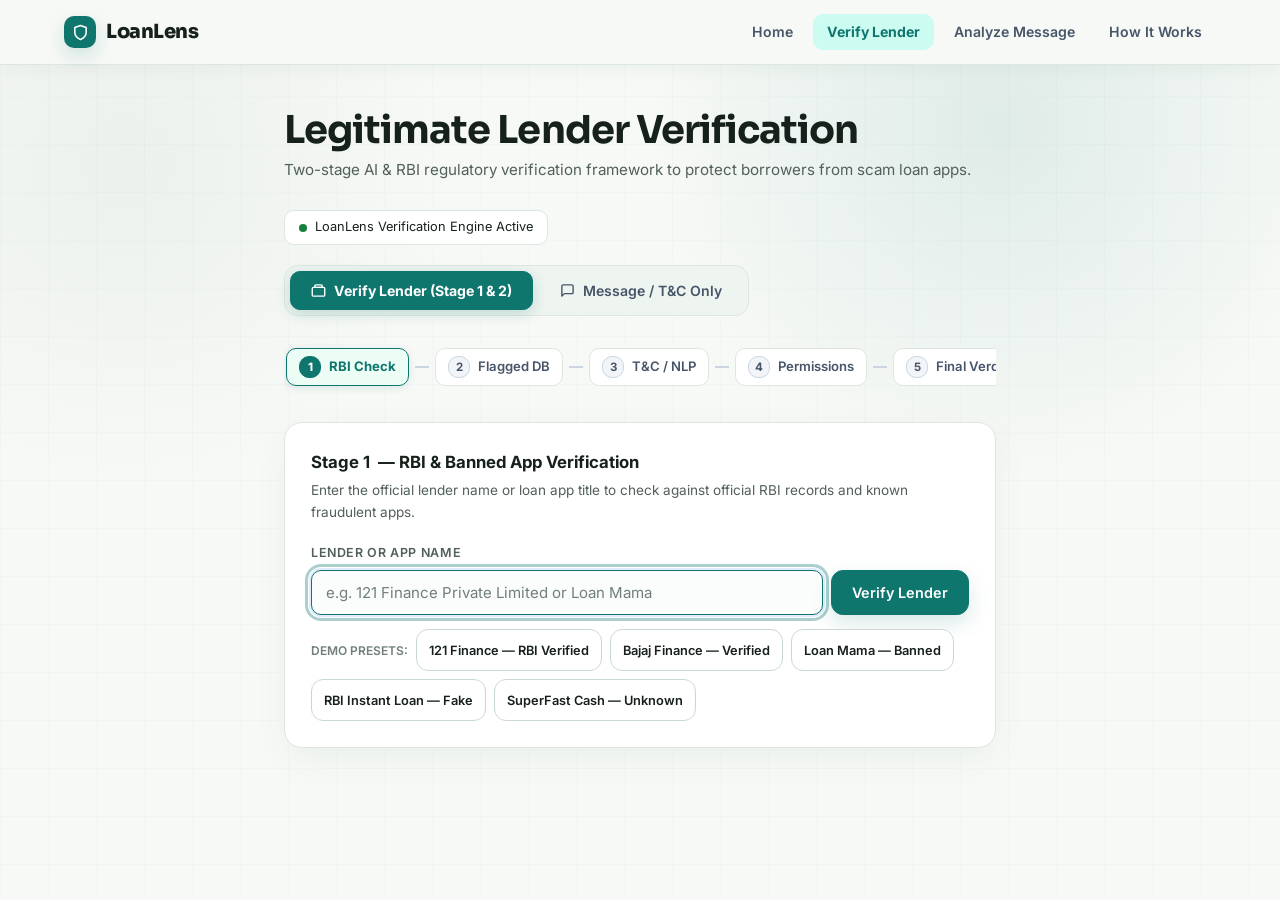
==== frontend/verify.html @ cb365e23 "Initial commit with fixes for tab navigation, interactive demo, and negation-aware risk engine" ====
<!DOCTYPE html>
<html lang="en">
<head>
  <meta charset="UTF-8" />
  <meta name="viewport" content="width=device-width, initial-scale=1.0" />
  <title>Verify Lender — LoanLens | Legitimate Lender Verification</title>
  <meta name="description" content="Verify a lender against the RBI NBFC database and analyze suspicious loan messages, T&Cs, and permissions." />
  <link rel="stylesheet" href="css/style.css?v=6" />
  <link rel="preconnect" href="https://fonts.googleapis.com" />
  <style>
    .page-wrap { padding: 32px 0 80px; position: relative; z-index: 1; }
    .page-header { margin-bottom: 28px; }
    .page-header h1 { font-size: clamp(1.7rem, 3.5vw, 2.4rem); margin-bottom: 6px; }
    .page-header p { color: var(--text-secondary); font-size: 0.95rem; }

    /* Tab Bar */
    .tab-bar {
      display: flex;
      gap: 6px;
      background: #EEF4F0;
      border: 1px solid #DDE7E0;
      border-radius: var(--radius);
      padding: 5px;
      margin-bottom: 28px;
      width: fit-content;
      max-width: 100%;
    }
    .tab-btn {
      display: inline-flex;
      align-items: center;
      gap: 8px;
      padding: 10px 20px;
      border-radius: var(--radius-sm);
      border: 1px solid transparent;
      background: transparent;
      color: #475569;
      font-size: 0.88rem;
      font-weight: 600;
      cursor: pointer;
      transition: all 0.2s ease;
      font-family: 'Inter', sans-serif;
      white-space: nowrap;
    }
    .tab-btn:hover {
      color: #0F766E;
      background: rgba(255, 255, 255, 0.8);
    }
    .tab-btn.active {
      background: #0F766E !important;
      color: #FFFFFF !important;
      border-color: #0F766E !important;
      font-weight: 700;
      box-shadow: 0 4px 14px rgba(15, 118, 110, 0.2);
    }

    /* Progress Steps */
    .progress-steps {
      display: flex;
      align-items: center;
      gap: 6px;
      margin-bottom: 28px;
      overflow-x: auto;
      padding: 4px 2px 8px;
      scrollbar-width: none;
      -ms-overflow-style: none;
      -webkit-overflow-scrolling: touch;
    }
    .progress-steps::-webkit-scrollbar {
      display: none;
    }
    .prog-step {
      display: flex;
      align-items: center;
      gap: 8px;
      padding: 7px 12px;
      border-radius: var(--radius-sm);
      font-size: 0.82rem;
      font-weight: 600;
      white-space: nowrap;
      color: #475569;
      background: #FFFFFF;
      border: 1px solid #DDE7E0;
      flex-shrink: 0;
      transition: all 0.2s ease;
    }
    .prog-num {
      width: 22px; height: 22px;
      border-radius: var(--radius-sm);
      background: #F1F5F9;
      border: 1px solid #CBD5E1;
      display: flex; align-items: center; justify-content: center;
      font-size: 0.72rem; font-weight: 700;
      color: #475569;
      transition: all 0.2s ease;
    }
    .prog-step.active {
      color: #0F766E !important;
      font-weight: 700;
      background: #ECFDF5 !important;
      border-color: #0F766E !important;
      box-shadow: 0 2px 8px rgba(15, 118, 110, 0.12);
    }
    .prog-step.active .prog-num {
      background: #0F766E !important;
      color: #FFFFFF !important;
      border-color: #0F766E !important;
      font-weight: 800;
    }
    .prog-step.done {
      color: #166534 !important;
      background: #F0FDF4 !important;
      border-color: #86EFAC !important;
      font-weight: 600;
    }
    .prog-step.done .prog-num {
      background: #DCFCE7 !important;
      color: #166534 !important;
      border-color: #86EFAC !important;
      font-weight: 800;
    }
    .prog-line {
      width: 14px;
      height: 2px;
      background: #CBD5E1;
      flex-shrink: 0;
    }
    .prog-line.done {
      background: #166534;
    }

    /* Input Panels */
    .input-panel {
      background: #FFFFFF;
      border: 1px solid var(--border);
      border-radius: var(--radius-lg);
      padding: 26px;
      margin-bottom: 24px;
      box-shadow: 0 12px 35px rgba(20, 83, 45, 0.05);
    }
    .input-panel-title { font-size: 1.05rem; font-weight: 700; margin-bottom: 4px; display: flex; align-items: center; gap: 8px; color: #17211B; }
    .input-panel-sub { font-size: 0.85rem; color: var(--text-secondary); margin-bottom: 20px; }

    /* Result Cards */
    .result-section { margin-bottom: 24px; }
    .result-header { display: flex; align-items: flex-start; gap: 14px; margin-bottom: 16px; }
    .result-icon { font-size: 2rem; flex-shrink: 0; }
    .result-title { font-size: 1.25rem; font-weight: 800; margin-bottom: 4px; font-family: 'Plus Jakarta Sans', sans-serif; }
    .result-sub { font-size: 0.86rem; color: var(--text-secondary); }

    /* Permission Grid */
    .perm-grid {
      display: grid;
      grid-template-columns: repeat(auto-fill, minmax(210px, 1fr));
      gap: 10px;
    }
    .perm-chip {
      display: flex;
      flex-direction: column;
      gap: 4px;
      padding: 12px 14px;
      border-radius: var(--radius-sm);
      border: 1px solid var(--border-strong);
      background: #FFFFFF;
      cursor: pointer;
      transition: var(--transition);
      user-select: none;
    }
    .perm-chip:hover { border-color: var(--primary-teal); background: #F0FDF4; }
    .perm-chip.selected { border-color: #0F766E; background: #ECFDF5; }
    .perm-chip-top { display: flex; align-items: center; justify-content: space-between; font-weight: 600; font-size: 0.88rem; color: #17211B; }
    .perm-chip-sub { font-size: 0.72rem; color: var(--text-muted); line-height: 1.3; }
    .perm-check { font-size: 0.85rem; opacity: 0; color: #0F766E; transition: opacity 0.15s; font-weight: 700; }
    .perm-chip.selected .perm-check { opacity: 1; }

    /* Model comparison table */
    .model-table {
      width: 100%;
      border-collapse: collapse;
      font-size: 0.85rem;
      margin-top: 12px;
    }
    .model-table th, .model-table td {
      padding: 8px 12px;
      text-align: left;
      border-bottom: 1px solid var(--border);
    }
    .model-table th { color: var(--text-muted); font-weight: 600; font-size: 0.75rem; text-transform: uppercase; }
    .model-table tr.primary-row { background: var(--primary-subtle); font-weight: 600; }

    /* Status Bar */
    #api-status {
      display: flex;
      align-items: center;
      gap: 8px;
      font-size: 0.8rem;
      padding: 6px 14px;
      border-radius: var(--radius-sm);
      background: var(--bg-card);
      border: 1px solid var(--border);
      width: fit-content;
      margin-bottom: 20px;
    }
    .status-dot { width: 8px; height: 8px; border-radius: 50%; background: var(--text-muted); }
    .status-dot.online { background: var(--risk-low); }

    /* Loading overlay */
    .loading-card {
      background: var(--bg-card);
      border: 1px solid var(--border);
      border-radius: var(--radius-lg);
      padding: 36px;
      text-align: center;
    }
    .loading-dots span {
      display: inline-block;
      width: 8px; height: 8px;
      border-radius: 50%;
      background: var(--primary-light);
      margin: 0 4px;
      animation: bounce 1.2s ease-in-out infinite;
    }
    .loading-dots span:nth-child(2) { animation-delay: 0.2s; }
    .loading-dots span:nth-child(3) { animation-delay: 0.4s; }
    @keyframes bounce {
      0%, 80%, 100% { transform: scale(0.7); opacity: 0.5; }
      40% { transform: scale(1); opacity: 1; }
    }
  </style>
</head>
<body>

  <!-- Navigation -->
  <nav>
    <div class="nav-inner">
      <div class="nav-header-row">
        <a href="index.html" class="nav-logo">
          <div class="nav-logo-icon">
            <svg viewBox="0 0 24 24" fill="none" stroke="currentColor" stroke-width="2.2" stroke-linecap="round" stroke-linejoin="round"><path d="M12 22s8-4 8-10V5l-8-3-8 3v7c0 6 8 10 8 10z"/></svg>
          </div>
          <span>LoanLens</span>
        </a>
      </div>
      <div class="nav-links">
        <a href="index.html" class="nav-link">Home</a>
        <a href="verify.html" class="nav-link active" id="nav-verify">Verify Lender</a>
        <a href="verify.html?tab=message" class="nav-link" id="nav-message">Analyze Message</a>
        <a href="index.html#how-it-works" class="nav-link">How It Works</a>
      </div>
    </div>
  </nav>

  <main>
    <div class="container page-wrap">
      <div class="container-sm" style="margin:0 auto;">

        <!-- Header -->
        <div class="page-header">
          <h1>Legitimate Lender <span class="gradient-text">Verification</span></h1>
          <p>Two-stage AI &amp; RBI regulatory verification framework to protect borrowers from scam loan apps.</p>
        </div>

        <!-- Engine Status -->
        <div id="api-status">
          <div class="status-dot online" id="status-dot"></div>
          <span id="status-text">LoanLens Verification Engine Active</span>
        </div>

        <!-- Tab Bar -->
        <div class="tab-bar">
          <button class="tab-btn active" id="tab-lender" onclick="switchTab('lender')">
            <svg width="15" height="15" viewBox="0 0 24 24" fill="none" stroke="currentColor" stroke-width="2.2" stroke-linecap="round" stroke-linejoin="round" style="flex-shrink:0"><rect x="2" y="7" width="20" height="14" rx="2"/><path d="M16 3H8a2 2 0 0 0-2 2v2h12V5a2 2 0 0 0-2-2z"/></svg>
            Verify Lender (Stage 1 &amp; 2)
          </button>
          <button class="tab-btn" id="tab-message" onclick="switchTab('message')">
            <svg width="15" height="15" viewBox="0 0 24 24" fill="none" stroke="currentColor" stroke-width="2.2" stroke-linecap="round" stroke-linejoin="round" style="flex-shrink:0"><path d="M21 15a2 2 0 0 1-2 2H7l-4 4V5a2 2 0 0 1 2-2h14a2 2 0 0 1 2 2z"/></svg>
            Message / T&amp;C Only
          </button>
        </div>

        <!-- ═══════════════════════════════════════════════════ -->
        <!-- TAB 1: FULL DEMO FLOW (LENDER -> RBI -> STAGE 2) -->
        <!-- ═══════════════════════════════════════════════════ -->
        <div id="panel-lender">

          <!-- Verification Progress Steps -->
          <div class="progress-steps" id="progress">
            <div class="prog-step active" id="ps1"><div class="prog-num">1</div> RBI Check</div>
            <div class="prog-line" id="pl1"></div>
            <div class="prog-step" id="ps2"><div class="prog-num">2</div> Flagged DB</div>
            <div class="prog-line" id="pl2"></div>
            <div class="prog-step" id="ps3"><div class="prog-num">3</div> T&amp;C / NLP</div>
            <div class="prog-line" id="pl3"></div>
            <div class="prog-step" id="ps4"><div class="prog-num">4</div> Permissions</div>
            <div class="prog-line" id="pl4"></div>
            <div class="prog-step" id="ps5"><div class="prog-num">5</div> Final Verdict</div>
          </div>

          <!-- STAGE 1: Lender Input -->
          <div class="input-panel" id="stage1-panel">
            <div class="input-panel-title"><span>Stage 1</span> — RBI &amp; Banned App Verification</div>
            <div class="input-panel-sub">Enter the official lender name or loan app title to check against official RBI records and known fraudulent apps.</div>

            <div class="input-group">
              <label for="lender-input">Lender or App Name</label>
              <div class="input-with-btn">
                <input type="text" id="lender-input" class="input"
                  placeholder="e.g. 121 Finance Private Limited or Loan Mama"
                  autocomplete="off" spellcheck="false" maxlength="200" />
                <button class="btn btn-primary" id="btn-verify-lender" onclick="verifyLender()">
                  <span id="btn-lender-label">Verify Lender</span>
                  <span class="spinner hidden" id="spinner-lender"></span>
                </button>
              </div>
            </div>

            <!-- Quick Demo Prompts -->
            <div style="margin-top:14px; display:flex; flex-wrap:wrap; gap:8px; align-items:center;">
              <span style="font-size:0.75rem; color:var(--text-muted); font-weight:600;">DEMO PRESETS:</span>
              <button class="btn btn-secondary btn-sm" onclick="fillDemo('121 Finance Private Limited')">121 Finance — RBI Verified</button>
              <button class="btn btn-secondary btn-sm" onclick="fillDemo('Bajaj Finance Limited')">Bajaj Finance — Verified</button>
              <button class="btn btn-secondary btn-sm" onclick="fillDemo('Loan Mama')" style="border-color:rgba(239,68,68,0.3);">Loan Mama — Banned</button>
              <button class="btn btn-secondary btn-sm" onclick="fillDemo('RBI Instant Loan')" style="border-color:rgba(239,68,68,0.3);">RBI Instant Loan — Fake</button>
              <button class="btn btn-secondary btn-sm" onclick="fillDemo('SuperFast Cash App')" style="border-color:rgba(245,158,11,0.3);">SuperFast Cash — Unknown</button>
            </div>
          </div>

          <!-- Stage 1 Results Container -->
          <div id="stage1-result" class="result-section hidden fade-in"></div>

          <!-- STAGE 2: Deep Analysis Gate -->
          <div id="stage2-gate" class="hidden">
            <div class="input-panel mt-4">
              <div class="input-panel-title"><span>Stage 2</span> — Loan Message, T&amp;C &amp; Permission Analysis</div>
              <div class="input-panel-sub">
                Paste any loan message (SMS/WhatsApp), loan agreement, or Terms &amp; Conditions. We scan for upfront fees, predatory clauses, harassment threats, and excessive Android permissions.
              </div>

              <div class="input-group">
                <label for="message-input">Loan Offer Message / Agreement / T&amp;C Text</label>
                <textarea id="message-input" class="input" rows="6"
                  placeholder="Paste SMS, WhatsApp loan message, or Terms &amp; Conditions here..."></textarea>
              </div>

              <!-- Message Demo Presets -->
              <div style="margin-top:10px; display:flex; flex-wrap:wrap; gap:8px; align-items:center;">
                <span style="font-size:0.75rem; color:var(--text-muted); font-weight:600;">DEMO TEXTS:</span>
                <button class="btn btn-secondary btn-sm" onclick="fillDemoMsg('scam')" style="border-color:rgba(239,68,68,0.3);">Scam Offer — Upfront Fee</button>
                <button class="btn btn-secondary btn-sm" onclick="fillDemoMsg('threat')" style="border-color:rgba(239,68,68,0.3);">Extortion Recovery Threat</button>
                <button class="btn btn-secondary btn-sm" onclick="fillDemoMsg('unfair_tc')" style="border-color:rgba(245,158,11,0.3);">Predatory T&amp;C Clauses</button>
                <button class="btn btn-secondary btn-sm" onclick="fillDemoMsg('legit')">Legitimate Bank SMS</button>
              </div>

              <!-- App Permissions Selector -->
              <div style="margin-top:24px;">
                <label style="margin-bottom:10px; display:block; font-weight:600;">
                  Permissions Requested by the App <span style="font-weight:400; color:var(--text-muted); font-size:0.8rem;">(Select all that the app prompts on install)</span>
                </label>
                <div class="perm-grid" id="perm-grid">
                  <div class="perm-chip" data-perm="contacts" onclick="togglePerm(this)">
                    <div class="perm-chip-top"><span>Contacts List</span><span class="perm-check">✓</span></div>
                    <div class="perm-chip-sub"><span class="badge badge-high" style="font-size:0.65rem;">RBI PROHIBITED</span></div>
                  </div>
                  <div class="perm-chip" data-perm="call_logs" onclick="togglePerm(this)">
                    <div class="perm-chip-top"><span>Call Logs / History</span><span class="perm-check">✓</span></div>
                    <div class="perm-chip-sub"><span class="badge badge-high" style="font-size:0.65rem;">RBI PROHIBITED</span></div>
                  </div>
                  <div class="perm-chip" data-perm="gallery" onclick="togglePerm(this)">
                    <div class="perm-chip-top"><span>Photos / Gallery</span><span class="perm-check">✓</span></div>
                    <div class="perm-chip-sub"><span class="badge badge-high" style="font-size:0.65rem;">HIGH RISK</span></div>
                  </div>
                  <div class="perm-chip" data-perm="telephony" onclick="togglePerm(this)">
                    <div class="perm-chip-top"><span>Phone State / IMEI</span><span class="perm-check">✓</span></div>
                    <div class="perm-chip-sub"><span class="badge badge-high" style="font-size:0.65rem;">HIGH RISK</span></div>
                  </div>
                  <div class="perm-chip" data-perm="microphone" onclick="togglePerm(this)">
                    <div class="perm-chip-top"><span>Microphone</span><span class="perm-check">✓</span></div>
                    <div class="perm-chip-sub"><span class="badge badge-high" style="font-size:0.65rem;">VIDEO KYC ONLY</span></div>
                  </div>
                  <div class="perm-chip" data-perm="device_admin" onclick="togglePerm(this)">
                    <div class="perm-chip-top"><span>Device Administrator</span><span class="perm-check">✓</span></div>
                    <div class="perm-chip-sub"><span class="badge badge-high" style="font-size:0.65rem;">MALWARE ALERT</span></div>
                  </div>
                  <div class="perm-chip" data-perm="sms" onclick="togglePerm(this)">
                    <div class="perm-chip-top"><span>SMS Messages</span><span class="perm-check">✓</span></div>
                    <div class="perm-chip-sub"><span class="badge badge-medium" style="font-size:0.65rem;">OTP ONLY</span></div>
                  </div>
                  <div class="perm-chip" data-perm="location" onclick="togglePerm(this)">
                    <div class="perm-chip-top"><span>Location (GPS)</span><span class="perm-check">✓</span></div>
                    <div class="perm-chip-sub"><span class="badge badge-medium" style="font-size:0.65rem;">ONE-TIME KYC</span></div>
                  </div>
                  <div class="perm-chip" data-perm="camera" onclick="togglePerm(this)">
                    <div class="perm-chip-top"><span>Camera</span><span class="perm-check">✓</span></div>
                    <div class="perm-chip-sub"><span class="badge badge-medium" style="font-size:0.65rem;">SELFIE KYC ONLY</span></div>
                  </div>
                  <div class="perm-chip" data-perm="storage" onclick="togglePerm(this)">
                    <div class="perm-chip-top"><span>Document Storage</span><span class="perm-check">✓</span></div>
                    <div class="perm-chip-sub"><span class="badge badge-low" style="font-size:0.65rem;">SANCTION PDF</span></div>
                  </div>
                </div>
              </div>

              <!-- Action Buttons -->
              <div style="margin-top:24px; display:flex; gap:12px; flex-wrap:wrap; align-items:center;">
                <button class="btn btn-primary btn-lg" id="btn-analyze" onclick="runFullAnalysis()">
                  <svg width="16" height="16" viewBox="0 0 24 24" fill="none" stroke="currentColor" stroke-width="2.2" stroke-linecap="round" stroke-linejoin="round"><circle cx="11" cy="11" r="8"/><line x1="21" y1="21" x2="16.65" y2="16.65"/></svg>
                  <span id="btn-analyze-label">Run ML Analysis &amp; Compute Risk</span>
                  <span class="spinner hidden" id="spinner-analyze"></span>
                </button>
                <button class="btn btn-secondary" onclick="skipToResults()">Skip Stage 2 (Lender Only)</button>
              </div>
            </div>
          </div>

          <!-- Stage 2 / Full Results Area -->
          <div id="stage2-result" class="hidden fade-in"></div>

        </div>

        <!-- ═══════════════════════════════════════════════════ -->
        <!-- TAB 2: MESSAGE & T&C ONLY ANALYSIS -->
        <!-- ═══════════════════════════════════════════════════ -->
        <div id="panel-message" class="hidden">
          <div class="input-panel">
            <div class="input-panel-title">Analyze Loan SMS, WhatsApp or Agreement Text</div>
            <div class="input-panel-sub">Detect 10 categories of red flag patterns including upfront fees, fake RBI claims, extortion threats, and predatory clauses.</div>

            <div class="input-group">
              <label for="msg-only-input">Message / Agreement Text</label>
              <textarea id="msg-only-input" class="input" rows="7"
                placeholder="Paste the loan message or agreement text here..."></textarea>
            </div>

            <div style="margin-top:10px; display:flex; gap:8px; flex-wrap:wrap; align-items:center;">
              <span style="font-size:0.75rem; color:var(--text-muted); font-weight:600;">DEMO TEXTS:</span>
              <button class="btn btn-secondary btn-sm" onclick="fillMsgOnly('scam')" style="border-color:rgba(239,68,68,0.3);">Scam Offer</button>
              <button class="btn btn-secondary btn-sm" onclick="fillMsgOnly('threat')" style="border-color:rgba(239,68,68,0.3);">Extortion Recovery</button>
              <button class="btn btn-secondary btn-sm" onclick="fillMsgOnly('unfair_tc')" style="border-color:rgba(245,158,11,0.3);">Unfair T&amp;C</button>
              <button class="btn btn-secondary btn-sm" onclick="fillMsgOnly('legit')">Legitimate Bank</button>
            </div>

            <div style="margin-top:20px;">
              <button class="btn btn-primary" id="btn-msg-analyze" onclick="analyzeMsgOnly()">
                <svg width="15" height="15" viewBox="0 0 24 24" fill="none" stroke="currentColor" stroke-width="2.2" stroke-linecap="round" stroke-linejoin="round"><circle cx="11" cy="11" r="8"/><line x1="21" y1="21" x2="16.65" y2="16.65"/></svg>
                <span id="btn-msg-label">Analyze Message &amp; T&amp;C</span>
                <span class="spinner hidden" id="spinner-msg"></span>
              </button>
            </div>
          </div>

          <div id="msg-only-result" class="hidden fade-in"></div>
        </div>

      </div>
    </div>
  </main>

  <!-- Scripts -->
  <script src="js/api.js"></script>
  <script>
  // ── Application State ─────────────────────────────────────────────
  const state = {
    lenderName: '',
    rbiResult: null,
    flaggedResult: null,
    stage1Verdict: null,
    redFlags: [],
    mlResult: null,
    permissionAnalysis: [],
    riskResult: null
  };

  // ── Sample Demonstration Datasets ─────────────────────────────────
  const DEMO_SCAM_MSG = `Congratulations! You are pre-approved for an instant ₹5,00,000 personal loan under RBI PM Scheme!
Pay ₹1,499 processing & security fee before disbursement. 100% guaranteed approval within 5 minutes.
Mandatory: Allow permission to access your contacts list and photo gallery.
Apply now: bit.ly/fastloan99. Offer expires in 2 hours!`;

  const DEMO_THREAT_MSG = `URGENT NOTICE: Your loan payment of ₹12,500 is overdue! 
Pay immediately or our recovery team will contact your family members, relatives and employer.
We have access to your personal photos from your gallery and will share them with your WhatsApp contacts list.
Police case FIR will be registered within 24 hours.`;

  const DEMO_UNFAIR_TC = `Terms and Conditions:
1. The company reserves the right to modify interest rates, fees, and penalties at its sole discretion without prior notice.
2. The borrower waives all rights to approach consumer courts or civil dispute forums.
3. The borrower grants perpetual irrevocable consent to share device data, call history, and contacts with third-party recovery partners.
4. Auto-debit will be initiated without prior authorization.`;

  const DEMO_LEGIT_MSG = `Dear Customer, your loan application ref #PL-89421 has been received by HDB Financial Services Ltd (RBI Reg: U65993GJ2007PLC051028).
Our underwriting team will evaluate your CIBIL score and documents within 2-3 business days.
No advance fees are charged. Never share your OTP, PIN, or netbanking passwords with anyone.
Customer Helpline: 1800-123-4567 | www.hdbfs.com`;

  // ── Tab Management ────────────────────────────────────────────────
  function switchTab(tab, updateUrl = true) {
    const isMessage = tab === 'message';
    const tabLender = document.getElementById('tab-lender');
    const tabMessage = document.getElementById('tab-message');
    const panelLender = document.getElementById('panel-lender');
    const panelMessage = document.getElementById('panel-message');
    const navVerify = document.getElementById('nav-verify');
    const navMessage = document.getElementById('nav-message');

    if (tabLender) tabLender.classList.toggle('active', !isMessage);
    if (tabMessage) tabMessage.classList.toggle('active', isMessage);
    if (panelLender) panelLender.classList.toggle('hidden', isMessage);
    if (panelMessage) panelMessage.classList.toggle('hidden', !isMessage);

    if (navVerify) navVerify.classList.toggle('active', !isMessage);
    if (navMessage) navMessage.classList.toggle('active', isMessage);

    if (updateUrl && window.history && window.history.replaceState) {
      const url = new URL(window.location.href);
      if (isMessage) {
        url.searchParams.set('tab', 'message');
      } else {
        url.searchParams.delete('tab');
      }
      window.history.replaceState({ tab: isMessage ? 'message' : 'lender' }, '', url.pathname + url.search + url.hash);
    }

    if (isMessage) {
      const msgInput = document.getElementById('msg-only-input');
      if (msgInput) setTimeout(() => msgInput.focus(), 50);
    } else {
      const lenderInput = document.getElementById('lender-input');
      if (lenderInput) setTimeout(() => lenderInput.focus(), 50);
    }
  }

  function initTabFromUrl() {
    const params = new URLSearchParams(window.location.search);
    const tabParam = params.get('tab');
    const hash = window.location.hash;
    if (tabParam === 'message' || hash === '#message' || hash === '#tab-message') {
      switchTab('message', false);
    } else {
      switchTab('lender', false);
    }
  }

  function setProgress(step) {
    for (let i = 1; i <= 5; i++) {
      const ps = document.getElementById(`ps${i}`);
      const pl = document.getElementById(`pl${i}`);
      if (i < step) {
        ps.className = 'prog-step done';
        if (pl) pl.className = 'prog-line done';
      } else if (i === step) {
        ps.className = 'prog-step active';
        if (pl) pl.className = 'prog-line';
      } else {
        ps.className = 'prog-step';
        if (pl) pl.className = 'prog-line';
      }
    }
  }

  // ── UI Helpers ───────────────────────────────────────────────────
  function fillDemo(name) {
    const input = document.getElementById('lender-input');
    input.value = name;
    input.focus();
    verifyLender();
  }

  function fillDemoMsg(type) {
    const el = document.getElementById('message-input');
    if (type === 'scam') {
      el.value = DEMO_SCAM_MSG;
      selectPerms(['contacts', 'gallery']);
    } else if (type === 'threat') {
      el.value = DEMO_THREAT_MSG;
      selectPerms(['contacts', 'gallery', 'call_logs']);
    } else if (type === 'unfair_tc') {
      el.value = DEMO_UNFAIR_TC;
      selectPerms(['contacts', 'telephony']);
    } else {
      el.value = DEMO_LEGIT_MSG;
      selectPerms(['sms', 'storage']);
    }
  }

  function fillMsgOnly(type) {
    const el = document.getElementById('msg-only-input');
    if (type === 'scam') el.value = DEMO_SCAM_MSG;
    else if (type === 'threat') el.value = DEMO_THREAT_MSG;
    else if (type === 'unfair_tc') el.value = DEMO_UNFAIR_TC;
    else el.value = DEMO_LEGIT_MSG;
  }

  function togglePerm(el) { el.classList.toggle('selected'); }
  function selectPerms(permKeys) {
    document.querySelectorAll('.perm-chip').forEach(c => {
      c.classList.toggle('selected', permKeys.includes(c.dataset.perm));
    });
  }
  function getSelectedPerms() {
    return [...document.querySelectorAll('.perm-chip.selected')].map(el => el.dataset.perm);
  }

  function showLoading(el, msg) {
    el.innerHTML = `
      <div class="loading-card">
        <div class="loading-dots"><span></span><span></span><span></span></div>
        <div style="margin-top:16px; color:var(--text-secondary); font-size:0.9rem;">${msg}</div>
      </div>`;
    el.classList.remove('hidden');
  }

  function setBtnLoading(btnLabelId, spinnerId, loading) {
    const label = document.getElementById(btnLabelId);
    const spinner = document.getElementById(spinnerId);
    if (label) label.style.opacity = loading ? '0.6' : '1';
    if (spinner) spinner.classList.toggle('hidden', !loading);
  }

  // ── Stage 1: Lender Verification ─────────────────────────────────
  async function verifyLender() {
    const name = document.getElementById('lender-input').value.trim();
    if (!name) { alert('Please enter a lender or app name.'); return; }

    state.lenderName = name;
    const resultEl = document.getElementById('stage1-result');
    setBtnLoading('btn-lender-label', 'spinner-lender', true);
    showLoading(resultEl, 'Searching RBI NBFC database (~8,500+ records) and flagged scam app list...');
    setProgress(1);

    document.getElementById('stage2-gate').classList.add('hidden');
    document.getElementById('stage2-result').classList.add('hidden');

    try {
      const data = await LoanLensAPI.verifyLender(name);
      state.rbiResult = data.rbi_result;
      state.flaggedResult = data.flagged_result;
      state.stage1Verdict = data.stage1_verdict;

      resultEl.innerHTML = buildStage1HTML(data);
      resultEl.classList.remove('hidden');
      setProgress(2);

      // Auto-reveal and scroll to Stage 2
      const stage2Gate = document.getElementById('stage2-gate');
      stage2Gate.classList.remove('hidden');

      if (data.stage1_verdict === 'UNVERIFIED') {
        // Pre-fill demo scam message if unknown so user can immediately test
        if (!document.getElementById('message-input').value) {
          fillDemoMsg('scam');
        }
      }

      stage2Gate.scrollIntoView({ behavior: 'smooth', block: 'nearest' });

    } catch (e) {
      resultEl.innerHTML = `<div class="info-box info-box-danger">Error during verification: ${esc(e.message)}</div>`;
      resultEl.classList.remove('hidden');
    } finally {
      setBtnLoading('btn-lender-label', 'spinner-lender', false);
    }
  }

  function buildStage1HTML(data) {
    const { rbi_result: rbi, flagged_result: fl, stage1_verdict: verdict } = data;
    let html = '';

    // Flagged Match (Top Priority)
    if (fl && fl.found) {
      const entry = fl.entry;
      html += `
        <div class="rbi-flagged fade-in">
          <div class="result-header">
            <div style="width:40px;height:40px;background:var(--risk-high-bg);border-radius:10px;display:flex;align-items:center;justify-content:center;flex-shrink:0;">
              <svg width="20" height="20" viewBox="0 0 24 24" fill="none" stroke="var(--risk-high)" stroke-width="2.5" stroke-linecap="round" stroke-linejoin="round"><polygon points="7.86 2 16.14 2 22 7.86 22 16.14 16.14 22 7.86 22 2 16.14 2 7.86 7.86 2"/><line x1="12" y1="8" x2="12" y2="12"/><line x1="12" y1="16" x2="12.01" y2="16"/></svg>
            </div>
            <div>
              <div class="result-title" style="color:var(--risk-high);">FLAGGED AS DANGEROUS — ${entry.status || 'BANNED'}</div>
              <div class="result-sub">Found in Flagged Lender / Predatory Loan App Database</div>
            </div>
          </div>
          <div class="info-box info-box-danger" style="margin-bottom:14px;">
            <strong>Violation Reason:</strong><br/>${entry.reason}
          </div>
          <div class="lender-details-grid">
            <div class="detail-field"><span class="detail-label">Entity Name</span><span class="detail-value">${entry.name}</span></div>
            <div class="detail-field"><span class="detail-label">Regulatory Status</span><span class="detail-value"><span class="badge badge-high">${entry.status}</span></span></div>
            <div class="detail-field"><span class="detail-label">App Type</span><span class="detail-value">${entry.type || 'Illegal Lending App'}</span></div>
            <div class="detail-field"><span class="detail-label">Severity</span><span class="detail-value"><span class="badge badge-high">${entry.severity || 'CRITICAL'}</span></span></div>
            <div class="detail-field" style="grid-column: 1 / -1;"><span class="detail-label">Regulatory Advisory Source</span><span class="detail-value" style="font-size:0.85rem;">${entry.source || 'State Cyber Police & MeitY Warning Lists'}</span></div>
          </div>
        </div>`;
      return html;
    }

    // RBI Registered
    if (rbi && rbi.status === 'REGISTERED') {
      html += `
        <div class="rbi-registered fade-in">
          <div class="result-header">
            <div style="width:44px;height:44px;background:var(--risk-low-bg);border-radius:11px;border:1px solid rgba(16,185,129,0.25);display:flex;align-items:center;justify-content:center;flex-shrink:0;">
              <svg width="20" height="20" viewBox="0 0 24 24" fill="none" stroke="var(--risk-low)" stroke-width="2.5" stroke-linecap="round" stroke-linejoin="round"><polyline points="20 6 9 17 4 12"/></svg>
            </div>
            <div>
              <div class="result-title" style="color:var(--risk-low);">✓ RBI REGISTERED NBFC</div>
              <div class="result-sub">Matched in RBI NBFC Master Data</div>
            </div>
          </div>
          <div class="lender-details-grid">
            <div class="detail-field"><span class="detail-label">Official Registered Name</span><span class="detail-value">${rbi.name || '—'}</span></div>
            <div class="detail-field"><span class="detail-label">CIN / Registration No.</span><span class="detail-value mono">${rbi.cin || '—'}</span></div>
            <div class="detail-field"><span class="detail-label">RBI Classification</span><span class="detail-value">${rbi.classification || '—'}</span></div>
            <div class="detail-field"><span class="detail-label">RBI Layer</span><span class="detail-value"><span class="badge badge-info">${rbi.layer || 'Base Layer'}</span></span></div>
            <div class="detail-field"><span class="detail-label">Regional Office</span><span class="detail-value">${rbi.regional_office || '—'}</span></div>
            <div class="detail-field"><span class="detail-label">Public Deposit Accepting</span><span class="detail-value">${rbi.deposit_status === 'Yes' ? '✅ Yes' : '❌ No (Non-Deposit)'}</span></div>
            ${rbi.address ? `<div class="detail-field" style="grid-column: 1 / -1;"><span class="detail-label">Registered Corporate Office</span><span class="detail-value" style="font-size:0.85rem; font-weight:400;">${rbi.address}</span></div>` : ''}
          </div>
          <div style="height:1px; background:var(--border); margin:16px 0;"></div>
          <div class="info-box info-box-success" style="margin-top:16px; margin-bottom:14px;">
            <svg width="14" height="14" viewBox="0 0 24 24" fill="none" stroke="currentColor" stroke-width="2.5" stroke-linecap="round" stroke-linejoin="round" style="flex-shrink:0;margin-top:2px;"><polyline points="20 6 9 17 4 12"/></svg>
            <span><strong>Verification Passed:</strong> Entity holds a valid NBFC license from RBI. Proceed with Stage 2 below to inspect specific loan offers or messages for hidden terms.</span>
          </div>
          <a href="https://rbi.org.in" target="_blank" rel="noopener noreferrer" style="display:inline-flex;align-items:center;gap:6px;font-size:0.82rem;font-weight:600;color:var(--primary-light);border:1px solid var(--border-teal);border-radius:var(--radius-sm);padding:7px 13px;text-decoration:none;transition:var(--transition);">
            <svg width="12" height="12" viewBox="0 0 24 24" fill="none" stroke="currentColor" stroke-width="2" stroke-linecap="round" stroke-linejoin="round"><path d="M18 13v6a2 2 0 0 1-2 2H5a2 2 0 0 1-2-2V8a2 2 0 0 1 2-2h6"/><polyline points="15 3 21 3 21 9"/><line x1="10" y1="14" x2="21" y2="3"/></svg>
            View official RBI NBFC source →
          </a>
        </div>`;
    } else if (rbi && rbi.status === 'PARTIAL_MATCH') {
      html += `
        <div class="rbi-partial fade-in">
          <div class="result-header">
            <div style="width:40px;height:40px;background:var(--risk-suspicious-bg);border-radius:10px;display:flex;align-items:center;justify-content:center;flex-shrink:0;">
              <svg width="20" height="20" viewBox="0 0 24 24" fill="none" stroke="var(--risk-suspicious)" stroke-width="2.5" stroke-linecap="round" stroke-linejoin="round"><path d="M10.29 3.86L1.82 18a2 2 0 0 0 1.71 3h16.94a2 2 0 0 0 1.71-3L13.71 3.86a2 2 0 0 0-3.42 0z"/><line x1="12" y1="9" x2="12" y2="13"/><line x1="12" y1="17" x2="12.01" y2="17"/></svg>
            </div>
            <div>
              <div class="result-title" style="color:var(--risk-suspicious);">POSSIBLE MATCH DETECTED</div>
              <div class="result-sub">Found a closely matching RBI Registered Entity</div>
            </div>
          </div>
          <div class="lender-details-grid">
            <div class="detail-field"><span class="detail-label">Closest Matching Entity</span><span class="detail-value">${rbi.name || '—'}</span></div>
            <div class="detail-field"><span class="detail-label">Match Confidence</span><span class="detail-value"><span class="badge badge-medium">${rbi.match_confidence || 85}% Match</span></span></div>
            <div class="detail-field"><span class="detail-label">CIN / Registration No.</span><span class="detail-value mono">${rbi.cin || '—'}</span></div>
            <div class="detail-field"><span class="detail-label">RBI Layer</span><span class="detail-value"><span class="badge badge-info">${rbi.layer || 'Base Layer'}</span></span></div>
          </div>
          <div class="info-box info-box-warning" style="margin-top:14px;">
            <strong>Caution:</strong> The name you typed is similar to <em>${rbi.name}</em>. Ensure you are dealing with the genuine corporate entity and not an impersonator clone.
          </div>
        </div>`;
    } else {
      html += `
        <div class="rbi-notfound fade-in">
          <div class="result-header">
            <div style="width:40px;height:40px;background:rgba(245,158,11,0.12);border-radius:10px;display:flex;align-items:center;justify-content:center;flex-shrink:0;">
              <svg width="20" height="20" viewBox="0 0 24 24" fill="none" stroke="var(--risk-suspicious)" stroke-width="2.5" stroke-linecap="round" stroke-linejoin="round"><circle cx="11" cy="11" r="8"/><line x1="21" y1="21" x2="16.65" y2="16.65"/><line x1="11" y1="8" x2="11" y2="11"/><line x1="11" y1="14" x2="11.01" y2="14"/></svg>
            </div>
            <div>
              <div class="result-title" style="color:var(--risk-suspicious);">UNVERIFIED</div>
              <div class="result-sub">No matching NBFC found in the official ~8,500+ database</div>
            </div>
          </div>
          <div class="info-box info-box-warning">
            <strong>Not found in current RBI NBFC dataset.</strong> This does not automatically mean the lender is fraudulent. Additional analysis is required below to inspect message claims, T&amp;C terms, and permissions.
          </div>
        </div>`;
    }

    return html;
  }

  // ── Stage 2: Comprehensive Risk & Explainable AI ──────────────────
  async function runFullAnalysis() {
    const message = document.getElementById('message-input').value.trim();
    const perms = getSelectedPerms();
    const resultEl = document.getElementById('stage2-result');

    setBtnLoading('btn-analyze-label', 'spinner-analyze', true);
    showLoading(resultEl, 'Running TF-IDF ML text classifier, scanning 10 red flag rules, and evaluating permissions...');
    setProgress(3);

    try {
      const [msgData, permData] = await Promise.all([
        message ? LoanLensAPI.analyzeMessage(message) : Promise.resolve({ red_flags: [], ml_result: { prediction: 'LEGITIMATE', decision_score: 0.1, model_available: true } }),
        perms.length ? LoanLensAPI.analyzePermissions(perms) : Promise.resolve({ permission_analysis: [], overall_permission_risk: 'LOW' })
      ]);

      state.redFlags = msgData.red_flags || [];
      state.mlResult = msgData.ml_result || {};
      state.permissionAnalysis = permData.permission_analysis || [];

      setProgress(4);

      const riskData = await LoanLensAPI.calculateRisk({
        rbi_status: state.rbiResult ? state.rbiResult.status : 'NOT_FOUND',
        flagged_result: state.flaggedResult || { found: false },
        red_flags: state.redFlags,
        ml_result: state.mlResult,
        permission_analysis: state.permissionAnalysis
      });

      state.riskResult = riskData;
      setProgress(5);

      resultEl.innerHTML = buildFullResultsHTML(msgData, permData, riskData, message);
      resultEl.classList.remove('hidden');
      resultEl.scrollIntoView({ behavior: 'smooth', block: 'start' });

    } catch (e) {
      resultEl.innerHTML = `<div class="info-box info-box-danger">Error: ${esc(e.message)}</div>`;
      resultEl.classList.remove('hidden');
    } finally {
      setBtnLoading('btn-analyze-label', 'spinner-analyze', false);
    }
  }

  function skipToResults() {
    document.getElementById('message-input').value = '';
    document.querySelectorAll('.perm-chip').forEach(c => c.classList.remove('selected'));
    runFullAnalysis();
  }

  // ── Tab 2: Message Only Analysis ──────────────────────────────────
  async function analyzeMsgOnly() {
    const message = document.getElementById('msg-only-input').value.trim();
    if (!message) { alert('Please paste a loan message or agreement text.'); return; }

    const resultEl = document.getElementById('msg-only-result');
    setBtnLoading('btn-msg-label', 'spinner-msg', true);
    showLoading(resultEl, 'Analyzing message text with NLP pattern matcher and ML classifier...');

    try {
      const msgData = await LoanLensAPI.analyzeMessage(message);
      const riskData = await LoanLensAPI.calculateRisk({
        rbi_status: 'NOT_APPLICABLE',
        flagged_result: { found: false },
        red_flags: msgData.red_flags || [],
        ml_result: msgData.ml_result || {},
        permission_analysis: []
      });

      resultEl.innerHTML = buildMsgOnlyHTML(msgData, riskData, message);
      resultEl.classList.remove('hidden');
      resultEl.scrollIntoView({ behavior: 'smooth', block: 'start' });
    } catch (e) {
      resultEl.innerHTML = `<div class="info-box info-box-danger">Error: ${esc(e.message)}</div>`;
      resultEl.classList.remove('hidden');
    } finally {
      setBtnLoading('btn-msg-label', 'spinner-msg', false);
    }
  }

  // ── HTML Visual Builders ──────────────────────────────────────────
  function riskClass(level) {
    return { HIGH: 'high', SUSPICIOUS: 'suspicious', MEDIUM: 'suspicious', LOW: 'low' }[level] || 'low';
  }
  function riskEmoji(level) {
    return { HIGH: '🔴', SUSPICIOUS: '🟡', LOW: '🟢' }[level] || '⚪';
  }
  function riskColor(level) {
    return { HIGH: 'var(--risk-high)', SUSPICIOUS: 'var(--risk-suspicious)', LOW: 'var(--risk-low)' }[level] || 'var(--text-muted)';
  }

  function buildGauge(score, level) {
    const r = 70; const cx = 90; const cy = 90;
    const circ = 2 * Math.PI * r;
    const dashArray = circ * 0.75;
    const dashOffset = dashArray * (1 - score / 100);
    const color = riskColor(level);
    return `
      <div style="position:relative; width:180px; height:180px; margin:0 auto;">
        <svg width="180" height="180" viewBox="0 0 180 180">
          <circle cx="${cx}" cy="${cy}" r="${r}" fill="none" stroke="rgba(255,255,255,0.07)"
            stroke-width="14" stroke-dasharray="${dashArray} ${circ - dashArray}"
            stroke-dashoffset="${circ * 0.125}" stroke-linecap="round" transform="rotate(135 90 90)" />
          <circle cx="${cx}" cy="${cy}" r="${r}" fill="none" stroke="${color}"
            stroke-width="14" stroke-dasharray="${dashArray - dashOffset} ${circ - (dashArray - dashOffset)}"
            stroke-dashoffset="${circ * 0.125}" stroke-linecap="round" transform="rotate(135 90 90)"
            style="filter: drop-shadow(0 0 10px ${color}80); transition: all 1.2s ease;" />
        </svg>
        <div style="position:absolute; inset:0; display:flex; flex-direction:column; align-items:center; justify-content:center;">
          <div style="font-size:2.4rem; font-weight:900; font-family:'Plus Jakarta Sans',sans-serif; color:${color}; line-height:1;">${score}</div>
          <div style="font-size:0.75rem; color:var(--text-muted); margin-top:2px;">RISK SCORE</div>
        </div>
      </div>`;
  }

  function buildRedFlagsHTML(redFlags) {
    if (!redFlags.length) {
      return `<div class="info-box info-box-success">✅ No red flag patterns detected in message/T&amp;C text.</div>`;
    }
    return redFlags.map(f => `
      <div class="red-flag-item" style="margin-bottom:12px;">
        <div class="red-flag-header">
          <span style="font-size:1.1rem;">🚩</span>
          <span class="red-flag-title">${f.label}</span>
          <span class="badge badge-high" style="margin-left:auto;">+${f.weight} Risk Pts</span>
        </div>
        <div class="red-flag-explanation" style="font-size:0.875rem; color:var(--text-secondary); margin:6px 0;">${f.explanation}</div>
        ${f.evidence && f.evidence.length ? `
          <div style="margin-top:8px;">
            <span style="font-size:0.72rem; color:var(--text-muted); font-weight:700; text-transform:uppercase;">Flagged Evidence Snippet:</span>
            <div class="red-flag-evidence" style="margin-top:4px;">
              ${f.evidence.map(ev => `<span class="evidence-chip">"${esc(ev)}"</span>`).join(' ')}
            </div>
          </div>` : ''}
        ${f.recommendation ? `<div style="font-size:0.8rem; color:var(--accent); margin-top:8px;">💡 <strong>Advice:</strong> ${f.recommendation}</div>` : ''}
      </div>`).join('');
  }

  function buildPermissionsHTML(permAnalysis) {
    if (!permAnalysis.length) return `<div class="text-muted text-sm">No permissions selected.</div>`;
    const badges = { CRITICAL: 'badge-high', HIGH: 'badge-high', MEDIUM: 'badge-medium', LOW: 'badge-low' };
    return permAnalysis.map(p => `
      <div class="perm-row" style="display:flex; gap:12px; padding:12px 0; border-bottom:1px solid var(--border);">
        <div style="font-size:1.6rem; flex-shrink:0;">${p.icon}</div>
        <div style="flex:1;">
          <div style="font-weight:700; font-size:0.92rem; display:flex; align-items:center; gap:8px;">
            ${p.label}
            <span class="badge ${badges[p.level] || 'badge-neutral'}">${p.level} RISK</span>
          </div>
          <div style="font-size:0.82rem; color:var(--primary-light); margin-top:2px;">📜 ${p.rbi_guideline || 'RBI Compliance Guideline'}</div>
          <div style="font-size:0.85rem; color:var(--text-secondary); margin-top:4px;">${p.explanation}</div>
          <div style="font-size:0.78rem; color:var(--text-muted); margin-top:4px;"><strong>Legitimate usage:</strong> ${p.legitimate_use}</div>
        </div>
      </div>`).join('');
  }

  function buildBreakdownHTML(breakdown) {
    const labels = {
      rbi_verification: '🏦 Stage 1: RBI NBFC Check',
      flagged_database: '🚫 Stage 1: Banned App DB',
      message_analysis: '📝 Stage 2: Message/T&C NLP',
      ml_analysis: '🤖 Stage 2: ML Model Score',
      permissions: '📱 Stage 2: Permissions Risk'
    };
    return Object.entries(breakdown).map(([key, val]) => {
      const barW = Math.min(100, Math.abs(val.score));
      const isNegative = val.score < 0;
      const barColor = isNegative ? 'var(--risk-low)' : (val.score > 20 ? 'var(--risk-high)' : 'var(--risk-suspicious)');
      return `
        <div class="breakdown-row" style="display:flex; align-items:center; gap:12px; margin-bottom:10px;">
          <div style="font-size:0.85rem; font-weight:600; width:180px; flex-shrink:0;">${labels[key] || key}</div>
          <div style="flex:1; background:rgba(255,255,255,0.06); height:8px; border-radius:100px; overflow:hidden;">
            <div style="width:${barW}%; height:100%; background:${barColor};"></div>
          </div>
          <div style="font-size:0.85rem; font-weight:700; color:${barColor}; min-width:48px; text-align:right;">
            ${val.score > 0 ? '+' : ''}${val.score} pts
          </div>
        </div>`;
    }).join('');
  }

  function buildFullResultsHTML(msgData, permData, riskData, message) {
    const { risk_score, risk_level, risk_breakdown, verdict, stages_used, recommendations } = riskData;
    const level = riskClass(risk_level);
    const ml = msgData.ml_result || {};

    return `
      <div class="stagger">
        <!-- VERDICT BANNER -->
        <div class="verdict-banner verdict-banner-${level}" style="margin-bottom:24px; padding:24px; border-radius:var(--radius-xl);">
          <span class="verdict-emoji" style="display:flex;justify-content:center;margin-bottom:8px;">
            ${risk_level === 'HIGH' ? '<svg width="48" height="48" viewBox="0 0 24 24" fill="none" stroke="var(--risk-high)" stroke-width="2" stroke-linecap="round" stroke-linejoin="round"><polygon points="7.86 2 16.14 2 22 7.86 22 16.14 16.14 22 7.86 22 2 16.14 2 7.86 7.86 2"/><line x1="12" y1="8" x2="12" y2="12"/><line x1="12" y1="16" x2="12.01" y2="16"/></svg>' : (risk_level === 'SUSPICIOUS' ? '<svg width="48" height="48" viewBox="0 0 24 24" fill="none" stroke="var(--risk-suspicious)" stroke-width="2" stroke-linecap="round" stroke-linejoin="round"><path d="M10.29 3.86L1.82 18a2 2 0 0 0 1.71 3h16.94a2 2 0 0 0 1.71-3L13.71 3.86a2 2 0 0 0-3.42 0z"/><line x1="12" y1="9" x2="12" y2="13"/><line x1="12" y1="17" x2="12.01" y2="17"/></svg>' : '<svg width="48" height="48" viewBox="0 0 24 24" fill="none" stroke="var(--risk-low)" stroke-width="2" stroke-linecap="round" stroke-linejoin="round"><path d="M22 11.08V12a10 10 0 1 1-5.93-9.14"/><polyline points="22 4 12 14.01 9 11.01"/></svg>')}
          </span>
          <div class="verdict-label verdict-label-${level}" style="font-size:1.5rem; font-weight:900; margin-top:6px;">
            ${verdict === 'VERIFIED' ? 'VERIFIED LEGITIMATE LENDER' : (verdict === 'HIGH_RISK' ? 'HIGH RISK / POTENTIAL SCAM' : 'SUSPICIOUS / UNVERIFIED')}
          </div>
          <div style="color:var(--text-secondary); font-size:0.95rem; margin-top:6px;">
            Target: <strong>${esc(state.lenderName || 'Loan Applicant Query')}</strong>
          </div>
          <div style="display:flex; gap:8px; justify-content:center; flex-wrap:wrap; margin-top:12px;">
            ${(stages_used || []).map(s => `<span class="badge badge-info">${s}</span>`).join(' ')}
          </div>
        </div>

        <!-- RISK GAUGE & BREAKDOWN CARD -->
        <div class="card" style="margin-bottom:20px;">
          <div class="section-header">
            <div class="section-icon section-icon-danger">
              <svg viewBox="0 0 24 24" fill="none" stroke="currentColor" stroke-width="2" stroke-linecap="round" stroke-linejoin="round"><line x1="18" y1="20" x2="18" y2="10"/><line x1="12" y1="20" x2="12" y2="4"/><line x1="6" y1="20" x2="6" y2="14"/></svg>
            </div>
            <div>
              <div class="section-title">Composite Risk Score &amp; Point Contribution</div>
              <div class="section-subtitle">Transparent multi-factor calculation (0 = Completely Safe, 100 = Critical Danger)</div>
            </div>
          </div>
          <div style="display:flex; gap:32px; align-items:center; flex-wrap:wrap; margin-top:16px;">
            <div style="flex-shrink:0;">
              ${buildGauge(risk_score, risk_level)}
              <div style="text-align:center; margin-top:8px;">
                <span class="badge badge-${level}" style="font-size:0.9rem; padding:6px 18px;">${risk_level} RISK LEVEL</span>
              </div>
            </div>
            <div style="flex:1; min-width:260px;">
              <div style="font-size:0.75rem; font-weight:700; color:var(--text-muted); text-transform:uppercase; margin-bottom:12px; letter-spacing:0.06em;">Score Breakdown by Factor</div>
              ${buildBreakdownHTML(risk_breakdown)}
            </div>
          </div>
        </div>

        <!-- EXPLAINABLE AI & RED FLAGS -->
        <div class="card" style="margin-bottom:20px;">
          <div class="section-header">
            <div class="section-icon section-icon-danger">
              <svg viewBox="0 0 24 24" fill="none" stroke="currentColor" stroke-width="2" stroke-linecap="round" stroke-linejoin="round"><path d="M4 15s1-1 4-1 5 2 8 2 4-1 4-1V3s-1 1-4 1-5-2-8-2-4 1-4 1z"/><line x1="4" y1="22" x2="4" y2="15"/></svg>
            </div>
            <div>
              <div class="section-title">Explainable AI: Detected Suspicious Patterns</div>
              <div class="section-subtitle">We show the exact evidence quotes and regulatory justifications instead of just a label.</div>
            </div>
          </div>
          ${buildRedFlagsHTML(msgData.red_flags || [])}
        </div>

        <!-- ML CLASSIFICATION & MODEL COMPARISON -->
        <div class="card" style="margin-bottom:20px;">
          <div class="section-header">
            <div class="section-icon section-icon-primary">
              <svg viewBox="0 0 24 24" fill="none" stroke="currentColor" stroke-width="2" stroke-linecap="round" stroke-linejoin="round"><rect x="3" y="11" width="18" height="11" rx="2"/><path d="M7 11V7a5 5 0 0 1 10 0v4"/></svg>
            </div>
            <div>
              <div class="section-title">ML Text Classification &amp; Multi-Model Evaluation</div>
              <div class="section-subtitle">Trained on loan scam datasets using TF-IDF feature vectors</div>
            </div>
          </div>

          <div style="display:flex; align-items:center; gap:20px; flex-wrap:wrap; margin:16px 0;">
            <div style="background:var(--bg-input); padding:14px 20px; border-radius:var(--radius); border:1px solid var(--border);">
              <div style="font-size:0.75rem; color:var(--text-muted); text-transform:uppercase;">Primary Model Verdict</div>
              <div style="font-size:1.3rem; font-weight:800; color:${ml.prediction === 'HIGH RISK' ? 'var(--risk-high)' : (ml.prediction === 'SUSPICIOUS' ? 'var(--risk-suspicious)' : 'var(--risk-low)')};">
                ${ml.prediction || 'LEGITIMATE'}
              </div>
            </div>
            <div style="background:var(--bg-input); padding:14px 20px; border-radius:var(--radius); border:1px solid var(--border);">
              <div style="font-size:0.75rem; color:var(--text-muted); text-transform:uppercase;">Confidence Score</div>
              <div style="font-size:1.3rem; font-weight:800; color:var(--primary-light);">
                ${Math.round((ml.decision_score || 0.85) * 100)}%
              </div>
            </div>
          </div>

          <!-- Model comparison table -->
          <div style="font-size:0.8rem; font-weight:700; color:var(--text-muted); text-transform:uppercase; margin-top:16px;">Model Comparison (Hackathon Benchmarks)</div>
          <table class="model-table">
            <thead>
              <tr>
                <th>Classifier</th>
                <th>Accuracy</th>
                <th>Precision</th>
                <th>Recall</th>
                <th>F1-Score</th>
              </tr>
            </thead>
            <tbody>
              <tr class="primary-row">
                <td style="font-weight:700;">LinearSVC (Primary)</td>
                <td>87.5%</td>
                <td>85.5%</td>
                <td>95.2%</td>
                <td>90.1%</td>
              </tr>
              <tr>
                <td>Logistic Regression</td>
                <td>86.5%</td>
                <td>83.3%</td>
                <td>96.8%</td>
                <td>89.6%</td>
              </tr>
              <tr>
                <td>Multinomial Naive Bayes</td>
                <td>88.5%</td>
                <td>85.7%</td>
                <td>96.8%</td>
                <td>90.9%</td>
              </tr>
            </tbody>
          </table>
        </div>

        <!-- PERMISSION RISK ANALYSIS -->
        ${state.permissionAnalysis.length ? `
        <div class="card" style="margin-bottom:20px;">
          <div class="section-header">
            <div class="section-icon section-icon-warning">
              <svg viewBox="0 0 24 24" fill="none" stroke="currentColor" stroke-width="2" stroke-linecap="round" stroke-linejoin="round"><rect x="5" y="2" width="14" height="20" rx="2"/><line x1="12" y1="18" x2="12.01" y2="18"/></svg>
            </div>
            <div>
              <div class="section-title">RBI Permission Risk Breakdown</div>
              <div class="section-subtitle">Overall Permission Risk: <strong style="color:${riskColor(permData.overall_permission_risk)}">${permData.overall_permission_risk}</strong> (${permData.high_risk_count || 0} prohibited/high-risk permissions)</div>
            </div>
          </div>
          ${buildPermissionsHTML(state.permissionAnalysis)}
        </div>` : ''}

        <!-- USER SAFETY RECOMMENDATIONS -->
        <div class="card recommendation-panel" style="margin-bottom:20px;">
          <div class="section-header">
            <div class="section-icon section-icon-success">
              <svg viewBox="0 0 24 24" fill="none" stroke="currentColor" stroke-width="2" stroke-linecap="round" stroke-linejoin="round"><circle cx="12" cy="12" r="10"/><line x1="12" y1="8" x2="12" y2="12"/><line x1="12" y1="16" x2="12.01" y2="16"/></svg>
            </div>
            <div>
              <div class="section-title">Recommendation</div>
              <div class="section-subtitle">Recommended steps before proceeding with any financial transaction</div>
            </div>
          </div>
          <div style="margin-top:12px;">
            ${(recommendations || []).map(r => `
              <div style="display:flex; gap:10px; padding:8px 0; border-bottom:1px solid var(--border); font-size:0.875rem; color:var(--text-secondary);">
                <span style="color:var(--accent); font-weight:700;">→</span>
                <span>${esc(r)}</span>
              </div>`).join('')}
          </div>

          <div style="margin-top:18px; display:flex; gap:10px; flex-wrap:wrap;">
            <a href="https://cybercrime.gov.in" target="_blank" rel="noopener noreferrer" class="btn btn-secondary btn-sm">🚔 Report Cybercrime (1930)</a>
            <a href="https://www.rbi.org.in" target="_blank" rel="noopener noreferrer" class="btn btn-secondary btn-sm">🏦 Official RBI Portal</a>
            <button class="btn btn-secondary btn-sm" onclick="copyReport()">📋 Copy Full Report</button>
          </div>
        </div>

        <div class="action-panel" aria-labelledby="actions-title">
          <div class="action-panel-heading" id="actions-title">Actions</div>
          <a class="action-item" href="verify.html">
            <span class="action-icon" aria-hidden="true">⌕</span>
            <span class="action-copy"><strong>Verify this lender</strong><small>Check the lender against RBI records.</small></span>
            <span class="action-arrow" aria-hidden="true">→</span>
          </a>
          <a class="action-item" href="verify.html?tab=message">
            <span class="action-icon" aria-hidden="true">▤</span>
            <span class="action-copy"><strong>Analyze loan message</strong><small>Check the message for suspicious red flags.</small></span>
            <span class="action-arrow" aria-hidden="true">→</span>
          </a>
          <a class="action-item" href="index.html#how-it-works">
            <span class="action-icon" aria-hidden="true">◇</span>
            <span class="action-copy"><strong>Learn how LoanLens works</strong><small>Understand the verification process.</small></span>
            <span class="action-arrow" aria-hidden="true">→</span>
          </a>
        </div>

        <!-- Disclaimer -->
        <div class="demo-banner">
          ⚠️ <strong>Regulatory Notice:</strong> LoanLens is an AI-assisted fraud detection tool designed for consumer awareness. It does not replace formal legal advice or police investigations.
        </div>
      </div>`;
  }

  function buildMsgOnlyHTML(msgData, riskData, message) {
    const { risk_score, risk_level, recommendations } = riskData;
    const level = riskClass(risk_level);
    return `
      <div class="stagger">
        <div class="verdict-banner verdict-banner-${level}" style="margin-bottom:20px; padding:20px; border-radius:var(--radius-xl);">
          <span class="verdict-emoji" style="font-size:2.5rem;">${riskEmoji(risk_level)}</span>
          <div class="verdict-label verdict-label-${level}" style="font-size:1.4rem; font-weight:800;">
            ${risk_level} RISK — ${(msgData.red_flags || []).length} Red Flag(s) Detected
          </div>
          <div style="margin-top:8px;">
            <span class="badge badge-${level}" style="font-size:0.95rem;">Risk Score: ${risk_score}/100</span>
          </div>
        </div>

        <div class="card recommendation-panel" style="margin-bottom:20px;">
          <div class="section-header">
            <div class="section-icon section-icon-danger">🚩</div>
            <div>
              <div class="section-title">Red Flag Analysis</div>
              <div class="section-subtitle">${(msgData.red_flags || []).length} suspicious linguistic pattern(s) identified</div>
            </div>
          </div>
          ${buildRedFlagsHTML(msgData.red_flags || [])}
        </div>

        <div class="card" style="margin-bottom:20px;">
          <div class="section-header">
            <div class="section-icon section-icon-success">💡</div>
            <div><div class="section-title">Recommendation</div></div>
          </div>
          <div style="margin-top:8px;">
            ${(recommendations || []).map(r => `
              <div style="display:flex; gap:8px; padding:6px 0; border-bottom:1px solid var(--border); font-size:0.875rem; color:var(--text-secondary);">
                <span style="color:var(--accent);">→</span><span>${esc(r)}</span>
              </div>`).join('')}
          </div>
        </div>
        <div class="action-panel" aria-labelledby="message-actions-title">
          <div class="action-panel-heading" id="message-actions-title">Actions</div>
          <a class="action-item" href="verify.html"><span class="action-icon" aria-hidden="true">⌕</span><span class="action-copy"><strong>Verify this lender</strong><small>Check the lender against RBI records.</small></span><span class="action-arrow" aria-hidden="true">→</span></a>
          <a class="action-item" href="verify.html?tab=message"><span class="action-icon" aria-hidden="true">▤</span><span class="action-copy"><strong>Analyze another message</strong><small>Run another message through the risk engine.</small></span><span class="action-arrow" aria-hidden="true">→</span></a>
          <a class="action-item" href="index.html#how-it-works"><span class="action-icon" aria-hidden="true">◇</span><span class="action-copy"><strong>Learn how LoanLens works</strong><small>Understand the verification process.</small></span><span class="action-arrow" aria-hidden="true">→</span></a>
        </div>
      </div>`;
  }

  function copyReport() {
    const text = `LoanLens Verification Report:
Lender: ${state.lenderName}
Risk Verdict: ${state.riskResult?.verdict || 'N/A'}
Risk Score: ${state.riskResult?.risk_score || 0}/100
Red Flags: ${(state.redFlags || []).length} patterns found
RBI Status: ${state.rbiResult?.status || 'UNVERIFIED'}
Verified via LoanLens (https://loanlens.vercel.app)`;
    navigator.clipboard.writeText(text).then(() => alert('Report copied to clipboard!'));
  }

  function esc(s) {
    return String(s || '').replace(/&/g,'&amp;').replace(/</g,'&lt;').replace(/>/g,'&gt;').replace(/"/g,'&quot;');
  }

  // ── Keyboard shortcuts ──────────────────────────────────────────
  const lenderInputEl = document.getElementById('lender-input');
  if (lenderInputEl) {
    lenderInputEl.addEventListener('keydown', e => {
      if (e.key === 'Enter') verifyLender();
    });
  }

  const msgInputEl = document.getElementById('msg-only-input');
  if (msgInputEl) {
    msgInputEl.addEventListener('keydown', e => {
      if ((e.ctrlKey || e.metaKey) && e.key === 'Enter') {
        analyzeMsgOnly();
      }
    });
  }

  // ── Tab URL Routing & Navigation Interception ───────────────────
  initTabFromUrl();
  window.addEventListener('popstate', initTabFromUrl);

  document.addEventListener('click', (e) => {
    const link = e.target.closest('a');
    if (!link) return;
    const href = link.getAttribute('href');
    if (!href) return;
    if (href === 'verify.html?tab=message' || href === '?tab=message') {
      e.preventDefault();
      switchTab('message');
      window.scrollTo({ top: 0, behavior: 'smooth' });
    } else if (href === 'verify.html') {
      e.preventDefault();
      switchTab('lender');
      window.scrollTo({ top: 0, behavior: 'smooth' });
    }
  });
  </script>
</body>
</html>
---- frontend/css/style.css ----
/* ============================================================
   LoanLens — Fintech & Regulatory Security Design System
   "Verify Before You Borrow"
   ============================================================ */

@import url('https://fonts.googleapis.com/css2?family=Inter:wght@400;500;600;700;800&family=Sora:wght@500;600;700;800&family=JetBrains+Mono:wght@400;500;600&display=swap');

/* ─── CSS Variables ─────────────────────────────────────────── */
:root {
  --bg-primary: #F7F9F6;
  --bg-secondary: #EEF4F0;
  --surface: #FFFFFF;
  --surface-hover: #F1F7F3;
  --primary-teal: #0F766E;
  --primary-teal-hover: #115E59;
  --accent-ice: #CCFBF1;
  /* Institutional Fintech Palette */
  --primary: #14532D;
  --primary-hover: #166534;
  --primary-light: #0F766E;
  --primary-subtle: #CCFBF1;
  --primary-border: #A7D8CA;

  /* Status Colors */
  --risk-low: #15803D;
  --risk-low-bg: #EAF7ED;
  --risk-low-border: #A8D5B2;
  --risk-suspicious: #D97706;
  --risk-suspicious-bg: #FFF7E6;
  --risk-suspicious-border: #F1D39A;
  --risk-high: #DC2626;
  --risk-high-bg: #FEF0F0;
  --risk-high-border: #F2B8B8;

  /* Surfaces — Deep Institutional Navy / Slate */
  --bg: #F7F9F6;
  --bg-subtle: #EEF4F0;
  --bg-card: #FFFFFF;
  --bg-card-hover: #F1F7F3;
  --bg-input: #FBFDFC;
  
  /* Borders */
  --border: #DDE7E0;
  --border-strong: #C9D9CF;
  --border-focus: #0F766E;

  /* Typography Colors */
  --text-primary: #17211B;
  --text-secondary: #52605A;
  --text-muted: #718078;
  --text-inverse: #FFFFFF;

  /* Spacing & Radii */
  --radius-sm: 10px;
  --radius: 14px;
  --radius-lg: 18px;
  --radius-xl: 24px;

  /* Transitions */
  --transition: all 0.18s ease-in-out;
}

/* ─── Reset & Base ──────────────────────────────────────────── */
*, *::before, *::after { box-sizing: border-box; margin: 0; padding: 0; }

html { scroll-behavior: smooth; }

body {
  font-family: 'Inter', -apple-system, BlinkMacSystemFont, sans-serif;
  background: var(--bg);
  color: var(--text-primary);
  line-height: 1.6;
  min-height: 100vh;
  overflow-x: hidden;
  background-image: 
    radial-gradient(at 0% 0%, rgba(37, 99, 235, 0.05) 0px, transparent 50%),
    radial-gradient(at 100% 100%, rgba(15, 23, 42, 0.8) 0px, transparent 50%);
}

/* ─── Typography ───────────────────────────────────────────── */
h1, h2, h3, h4 { 
  font-family: 'Plus Jakarta Sans', sans-serif; 
  font-weight: 700; 
  letter-spacing: -0.02em;
  color: var(--text-primary);
}
h1 { font-size: clamp(2.1rem, 5vw, 3.4rem); line-height: 1.15; }
h2 { font-size: clamp(1.45rem, 3vw, 2rem); line-height: 1.25; }
h3 { font-size: 1.2rem; }

a { color: var(--primary-light); text-decoration: none; transition: var(--transition); }
a:hover { color: #93C5FD; }

/* ─── Layout ───────────────────────────────────────────────── */
.container { max-width: 1120px; margin: 0 auto; padding: 0 24px; }
.container-sm { max-width: 760px; margin: 0 auto; padding: 0 24px; }

/* ─── Navigation ───────────────────────────────────────────── */
nav {
  position: fixed;
  top: 0; left: 0; right: 0;
  z-index: 100;
  background: rgba(9, 14, 23, 0.92);
  backdrop-filter: blur(12px);
  -webkit-backdrop-filter: blur(12px);
  border-bottom: 1px solid var(--border);
}
.nav-inner {
  display: flex;
  align-items: center;
  justify-content: space-between;
  height: 64px;
  padding: 0 24px;
  max-width: 1200px;
  margin: 0 auto;
}
.nav-logo {
  display: flex;
  align-items: center;
  gap: 10px;
  font-family: 'Plus Jakarta Sans', sans-serif;
  font-weight: 800;
  font-size: 1.22rem;
  color: var(--text-primary);
  text-decoration: none;
  letter-spacing: -0.02em;
}
.nav-logo-icon {
  width: 32px; height: 32px;
  background: var(--primary);
  border-radius: var(--radius-sm);
  display: flex; align-items: center; justify-content: center;
  flex-shrink: 0;
  color: #fff;
}
.nav-logo-icon svg { width: 17px; height: 17px; }
.nav-links { display: flex; align-items: center; gap: 6px; }
.nav-text-short { display: none; }
.nav-text-full { display: inline; }
.nav-link {
  padding: 7px 14px;
  border-radius: var(--radius-sm);
  color: var(--text-secondary);
  font-size: 0.88rem;
  font-weight: 500;
  transition: var(--transition);
  text-decoration: none;
}
.nav-link:hover { background: rgba(255, 255, 255, 0.05); color: var(--text-primary); }
.nav-link.active { background: var(--primary-subtle); color: var(--primary-light); font-weight: 600; }

/* ─── Cards ────────────────────────────────────────────────── */
.card {
  background: var(--bg-card);
  border: 1px solid var(--border);
  border-radius: var(--radius-lg);
  padding: 24px;
  transition: var(--transition);
}
.card:hover { border-color: var(--border-strong); }

/* ─── Buttons ──────────────────────────────────────────────── */
.btn {
  display: inline-flex;
  align-items: center;
  justify-content: center;
  gap: 8px;
  padding: 10px 20px;
  border-radius: var(--radius-sm);
  font-family: 'Inter', sans-serif;
  font-weight: 600;
  font-size: 0.9rem;
  cursor: pointer;
  border: 1px solid transparent;
  transition: var(--transition);
  text-decoration: none;
  white-space: nowrap;
}
.btn-primary {
  background: var(--primary);
  color: white;
  border-color: #3B82F6;
  box-shadow: 0 1px 3px rgba(0, 0, 0, 0.3);
}
.btn-primary:hover {
  background: var(--primary-hover);
  border-color: var(--primary);
  color: white;
}
.btn-secondary {
  background: #F1F7F3;
  border: 1px solid var(--border-strong);
  color: #E2E8F0;
}
.btn-secondary:hover {
  background: #1C2D47;
  border-color: #475569;
  color: #FFFFFF;
}
.btn-lg { padding: 13px 26px; font-size: 0.98rem; border-radius: var(--radius); }
.btn-sm { padding: 6px 12px; font-size: 0.8rem; border-radius: var(--radius-sm); }
.btn:disabled { opacity: 0.5; cursor: not-allowed; }

/* ─── Inputs ───────────────────────────────────────────────── */
.input-group {
  display: flex;
  flex-direction: column;
  gap: 7px;
}
label {
  font-size: 0.78rem;
  font-weight: 600;
  color: var(--text-secondary);
  letter-spacing: 0.05em;
  text-transform: uppercase;
}
.input {
  background: var(--bg-input);
  border: 1px solid var(--border-strong);
  border-radius: var(--radius-sm);
  padding: 12px 14px;
  color: var(--text-primary);
  font-size: 0.94rem;
  font-family: 'Inter', sans-serif;
  transition: var(--transition);
  width: 100%;
  outline: none;
}
.input:focus {
  border-color: var(--border-focus);
  box-shadow: 0 0 0 2px rgba(59, 130, 246, 0.15);
}
.input::placeholder { color: var(--text-muted); }
textarea.input { resize: vertical; min-height: 130px; line-height: 1.55; }

.input-with-btn {
  display: flex;
  gap: 8px;
}
.input-with-btn .input { flex: 1; }

/* ─── Badges ───────────────────────────────────────────────── */
.badge {
  display: inline-flex;
  align-items: center;
  gap: 5px;
  padding: 3px 8px;
  border-radius: var(--radius-sm);
  font-size: 0.72rem;
  font-weight: 700;
  letter-spacing: 0.05em;
  text-transform: uppercase;
}
.badge-low { background: var(--risk-low-bg); color: #34D399; border: 1px solid var(--risk-low-border); }
.badge-medium { background: var(--risk-suspicious-bg); color: #FBBF24; border: 1px solid var(--risk-suspicious-border); }
.badge-high { background: var(--risk-high-bg); color: #F87171; border: 1px solid var(--risk-high-border); }
.badge-info { background: var(--primary-subtle); color: var(--primary-light); border: 1px solid var(--primary-border); }
.badge-neutral { background: rgba(255,255,255,0.06); color: var(--text-secondary); border: 1px solid var(--border); }

/* ─── Trust Strip ───────────────────────────────────────────── */
.trust-strip {
  border-top: 1px solid var(--border);
  border-bottom: 1px solid var(--border);
  background: var(--bg-subtle);
  padding: 16px 0;
  position: relative;
  z-index: 1;
}
.trust-strip-inner {
  display: flex;
  align-items: center;
  justify-content: center;
  gap: 36px;
  flex-wrap: wrap;
}
.trust-item {
  display: flex;
  align-items: center;
  gap: 8px;
  font-size: 0.85rem;
  font-weight: 600;
  color: var(--text-secondary);
  white-space: nowrap;
}
.trust-item svg {
  width: 16px; height: 16px;
  color: var(--primary-light);
  flex-shrink: 0;
}
@media (max-width: 640px) {
  .trust-strip-inner { gap: 16px; justify-content: flex-start; overflow-x: auto; flex-wrap: nowrap; padding: 0 16px; }
  .trust-strip { padding: 12px 0; }
}

/* ─── Pipeline (How It Works) ───────────────────────────────── */
.pipeline-section { padding: 76px 0 64px; position: relative; z-index: 1; }
.pipeline-grid {
  display: grid;
  grid-template-columns: repeat(6, 1fr);
  gap: 12px;
  margin-top: 40px;
}
.pipeline-step {
  display: flex;
  flex-direction: column;
  align-items: center;
  text-align: center;
  padding: 20px 10px;
  background: var(--bg-card);
  border: 1px solid var(--border);
  border-radius: var(--radius);
  transition: var(--transition);
}
.pipeline-step:hover {
  border-color: var(--border-strong);
  background: var(--bg-card-hover);
}
.pipeline-num-wrap {
  width: 44px; height: 44px;
  border-radius: var(--radius-sm);
  background: #F1F7F3;
  border: 1px solid var(--border-strong);
  display: flex; align-items: center; justify-content: center;
  margin-bottom: 14px;
  position: relative;
  flex-shrink: 0;
}
.pipeline-icon {
  width: 20px; height: 20px;
  color: var(--primary-light);
}
.pipeline-num {
  position: absolute;
  top: -6px; right: -6px;
  width: 18px; height: 18px;
  background: var(--primary);
  color: #FFFFFF;
  border-radius: var(--radius-sm);
  font-size: 0.65rem;
  font-weight: 800;
  display: flex; align-items: center; justify-content: center;
}
.pipeline-title {
  font-size: 0.86rem;
  font-weight: 700;
  color: var(--text-primary);
  margin-bottom: 6px;
}
.pipeline-desc {
  font-size: 0.74rem;
  color: var(--text-secondary);
  line-height: 1.45;
}
@media (max-width: 960px) {
  .pipeline-grid { grid-template-columns: repeat(3, 1fr); }
}
@media (max-width: 580px) {
  .pipeline-grid { grid-template-columns: repeat(2, 1fr); }
}

/* ─── Result Cards ─────────────────────────────────────────── */
.risk-result-card {
  border-radius: var(--radius-lg);
  overflow: hidden;
  border: 1px solid var(--risk-high-border);
  background: #FFFFFF;
}
.risk-result-header {
  padding: 20px 24px;
  display: flex;
  align-items: center;
  gap: 16px;
  background: rgba(239, 68, 68, 0.05);
  border-bottom: 1px solid var(--risk-high-border);
}
.risk-result-icon {
  width: 48px; height: 48px;
  border-radius: var(--radius-sm);
  background: var(--risk-high-bg);
  border: 1px solid var(--risk-high-border);
  display: flex; align-items: center; justify-content: center;
  flex-shrink: 0;
  color: var(--risk-high);
}
.risk-result-icon svg { width: 24px; height: 24px; }
.risk-result-title-block { flex: 1; }
.risk-result-title {
  font-size: 1.3rem;
  font-weight: 800;
  color: var(--risk-high);
  line-height: 1.2;
}
.risk-result-sub {
  font-size: 0.84rem;
  color: var(--text-secondary);
  margin-top: 2px;
}
.risk-score-pill {
  display: flex;
  flex-direction: column;
  align-items: center;
  background: var(--risk-high-bg);
  border: 1px solid var(--risk-high-border);
  border-radius: var(--radius-sm);
  padding: 8px 14px;
  flex-shrink: 0;
}
.risk-score-num {
  font-size: 1.5rem;
  font-weight: 900;
  font-family: 'Plus Jakarta Sans', sans-serif;
  color: var(--risk-high);
  line-height: 1;
}
.risk-score-label {
  font-size: 0.65rem;
  font-weight: 700;
  text-transform: uppercase;
  color: var(--text-muted);
}
.risk-result-flags { padding: 18px 24px; display: flex; flex-direction: column; gap: 10px; }
.risk-flag-row {
  display: flex;
  align-items: flex-start;
  gap: 12px;
  padding: 12px 14px;
  border-radius: var(--radius-sm);
  background: #F7F9F6;
  border: 1px solid var(--border);
}
.risk-flag-icon {
  width: 24px; height: 24px;
  border-radius: 4px;
  background: var(--risk-high-bg);
  color: var(--risk-high);
  display: flex; align-items: center; justify-content: center;
  flex-shrink: 0;
  margin-top: 1px;
}
.risk-flag-icon svg { width: 12px; height: 12px; }
.risk-flag-content { flex: 1; }
.risk-flag-name { font-size: 0.88rem; font-weight: 600; color: #FCA5A5; margin-bottom: 2px; }
.risk-flag-quote { font-size: 0.8rem; color: var(--text-secondary); font-style: italic; }
.risk-result-recommendation {
  margin: 0 24px 20px;
  border-radius: var(--radius-sm);
  padding: 14px 16px;
  background: var(--risk-high-bg);
  border: 1px solid var(--risk-high-border);
  display: flex;
  align-items: flex-start;
  gap: 10px;
}
.risk-result-recommendation svg { width: 16px; height: 16px; color: var(--risk-high); flex-shrink: 0; margin-top: 2px; }
.risk-reco-text { font-size: 0.86rem; color: #FECACA; line-height: 1.5; }

/* ─── RBI Verified Card ─────────────────────────────────────── */
.rbi-badge-card {
  border-radius: var(--radius-lg);
  overflow: hidden;
  border: 1px solid var(--risk-low-border);
  background: #FFFFFF;
}
.rbi-badge-header {
  padding: 20px 24px;
  display: flex;
  align-items: center;
  gap: 16px;
  background: var(--risk-low-bg);
  border-bottom: 1px solid var(--risk-low-border);
}
.rbi-badge-icon {
  width: 44px; height: 44px;
  border-radius: var(--radius-sm);
  background: var(--risk-low-bg);
  border: 1px solid var(--risk-low-border);
  display: flex; align-items: center; justify-content: center;
  flex-shrink: 0;
  color: var(--risk-low);
}
.rbi-badge-icon svg { width: 22px; height: 22px; }
.rbi-badge-title {
  font-size: 1.22rem;
  font-weight: 800;
  color: var(--risk-low);
}
.rbi-badge-sub {
  font-size: 0.82rem;
  color: var(--text-secondary);
  margin-top: 2px;
}
.rbi-badge-details { padding: 20px 24px; }
.rbi-detail-grid {
  display: grid;
  grid-template-columns: repeat(2, 1fr);
  gap: 16px;
  margin-bottom: 16px;
}
.rbi-detail-field { display: flex; flex-direction: column; gap: 3px; }
.rbi-detail-label {
  font-size: 0.72rem;
  font-weight: 700;
  text-transform: uppercase;
  letter-spacing: 0.06em;
  color: var(--text-muted);
}
.rbi-detail-value {
  font-size: 0.94rem;
  font-weight: 600;
  color: var(--text-primary);
}
.rbi-detail-value.mono {
  font-family: 'JetBrains Mono', monospace;
  font-size: 0.84rem;
  color: var(--primary-light);
}
.rbi-source-link {
  display: inline-flex;
  align-items: center;
  gap: 6px;
  font-size: 0.84rem;
  font-weight: 600;
  color: var(--primary-light);
  border: 1px solid var(--border-strong);
  background: #F1F7F3;
  border-radius: var(--radius-sm);
  padding: 7px 14px;
  transition: var(--transition);
}
.rbi-source-link:hover {
  background: #1C2D47;
  color: #FFFFFF;
}
.rbi-source-link svg { width: 13px; height: 13px; }

/* ─── Unverified & Flagged Cards ────────────────────────────── */
.unverified-card {
  border-radius: var(--radius-lg);
  overflow: hidden;
  border: 1px solid var(--risk-suspicious-border);
  background: #FFFFFF;
}
.unverified-header {
  padding: 20px 24px;
  display: flex;
  align-items: center;
  gap: 16px;
  background: var(--risk-suspicious-bg);
  border-bottom: 1px solid var(--risk-suspicious-border);
}
.unverified-icon {
  width: 44px; height: 44px;
  border-radius: var(--radius-sm);
  background: var(--risk-suspicious-bg);
  border: 1px solid var(--risk-suspicious-border);
  display: flex; align-items: center; justify-content: center;
  flex-shrink: 0;
  color: var(--risk-suspicious);
}
.unverified-icon svg { width: 22px; height: 22px; }
.unverified-title {
  font-size: 1.22rem;
  font-weight: 800;
  color: var(--risk-suspicious);
}
.unverified-sub { font-size: 0.82rem; color: var(--text-secondary); margin-top: 2px; }
.unverified-body { padding: 20px 24px; }

.flagged-card {
  border-radius: var(--radius-lg);
  overflow: hidden;
  border: 1px solid var(--risk-high-border);
  background: #FFFFFF;
}
.flagged-header {
  padding: 20px 24px;
  display: flex;
  align-items: center;
  gap: 16px;
  background: var(--risk-high-bg);
  border-bottom: 1px solid var(--risk-high-border);
}
.flagged-icon {
  width: 44px; height: 44px;
  border-radius: var(--radius-sm);
  background: var(--risk-high-bg);
  border: 1px solid var(--risk-high-border);
  display: flex; align-items: center; justify-content: center;
  flex-shrink: 0;
  color: var(--risk-high);
}
.flagged-icon svg { width: 22px; height: 22px; }
.flagged-title {
  font-size: 1.22rem;
  font-weight: 800;
  color: var(--risk-high);
}
.flagged-sub { font-size: 0.82rem; color: var(--text-secondary); margin-top: 2px; }
.flagged-body { padding: 20px 24px; }

/* ─── Why LoanLens Section ──────────────────────────────────── */
.why-section { padding: 64px 0; position: relative; z-index: 1; }
.why-grid {
  display: grid;
  grid-template-columns: repeat(3, 1fr);
  gap: 16px;
  margin-top: 32px;
}
.why-card {
  background: var(--bg-card);
  border: 1px solid var(--border);
  border-radius: var(--radius);
  padding: 24px 20px;
  transition: var(--transition);
}
.why-card:hover { border-color: var(--border-strong); background: var(--bg-card-hover); }
.why-icon {
  width: 40px; height: 40px;
  border-radius: var(--radius-sm);
  background: #F1F7F3;
  border: 1px solid var(--border-strong);
  display: flex; align-items: center; justify-content: center;
  margin-bottom: 16px;
  color: var(--primary-light);
}
.why-icon svg { width: 20px; height: 20px; }
.why-title { font-size: 1rem; font-weight: 700; margin-bottom: 8px; }
.why-desc { font-size: 0.84rem; color: var(--text-secondary); line-height: 1.6; }
@media (max-width: 768px) {
  .why-grid { grid-template-columns: 1fr; }
}

/* ─── Info Box ──────────────────────────────────────────────── */
.info-box {
  border-radius: var(--radius-sm);
  padding: 13px 15px;
  font-size: 0.88rem;
  display: flex;
  align-items: flex-start;
  gap: 10px;
  line-height: 1.55;
}
.info-box-warning {
  background: var(--risk-suspicious-bg);
  border: 1px solid var(--risk-suspicious-border);
  color: #FDE68A;
}
.info-box-info {
  background: var(--primary-subtle);
  border: 1px solid var(--primary-border);
  color: #BAE6FD;
}
.info-box-success {
  background: var(--risk-low-bg);
  border: 1px solid var(--risk-low-border);
  color: #A7F3D0;
}
.info-box-danger {
  background: var(--risk-high-bg);
  border: 1px solid var(--risk-high-border);
  color: #FECACA;
}

/* ─── Verdict Banner ────────────────────────────────────────── */
.verdict-banner {
  border-radius: var(--radius-lg);
  padding: 28px;
  text-align: center;
}
.verdict-banner-low {
  background: var(--risk-low-bg);
  border: 1px solid var(--risk-low-border);
}
.verdict-banner-suspicious {
  background: var(--risk-suspicious-bg);
  border: 1px solid var(--risk-suspicious-border);
}
.verdict-banner-high {
  background: var(--risk-high-bg);
  border: 1px solid var(--risk-high-border);
}
.verdict-label { font-size: 1.6rem; font-weight: 800; font-family: 'Plus Jakarta Sans', sans-serif; }
.verdict-label-low { color: var(--risk-low); }
.verdict-label-suspicious { color: var(--risk-suspicious); }
.verdict-label-high { color: var(--risk-high); }

/* ─── Checkbox Grid ─────────────────────────────────────────── */
.checkbox-grid {
  display: grid;
  grid-template-columns: repeat(auto-fill, minmax(200px, 1fr));
  gap: 10px;
}
.checkbox-item {
  display: flex;
  align-items: center;
  gap: 10px;
  padding: 11px 13px;
  border-radius: var(--radius-sm);
  border: 1px solid var(--border-strong);
  background: var(--bg-input);
  cursor: pointer;
  transition: var(--transition);
  user-select: none;
}
.checkbox-item:hover { border-color: var(--primary-light); background: var(--bg-card-hover); }
.checkbox-item.selected {
  border-color: var(--primary);
  background: var(--primary-subtle);
}
.checkbox-item input { display: none; }
.checkbox-dot {
  width: 16px; height: 16px;
  border-radius: 3px;
  border: 1px solid var(--text-muted);
  transition: var(--transition);
  flex-shrink: 0;
  position: relative;
}
.checkbox-item.selected .checkbox-dot {
  background: var(--primary);
  border-color: var(--primary);
}
.checkbox-item.selected .checkbox-dot::after {
  content: '✓';
  position: absolute;
  inset: 0;
  display: flex;
  align-items: center;
  justify-content: center;
  font-size: 10px;
  color: white;
  font-weight: 700;
}
.checkbox-icon { font-size: 1.1rem; }
.checkbox-label { font-size: 0.86rem; font-weight: 500; }

/* ─── Evidence Highlight ───────────────────────────────────── */
.evidence-chip {
  display: inline-block;
  background: var(--risk-high-bg);
  border: 1px solid var(--risk-high-border);
  border-radius: var(--radius-sm);
  padding: 4px 8px;
  font-size: 0.82rem;
  font-style: italic;
  color: #FECACA;
  margin: 3px;
}

/* ─── Red Flag Item ────────────────────────────────────────── */
.red-flag-item {
  border: 1px solid var(--risk-high-border);
  border-radius: var(--radius-sm);
  padding: 14px 16px;
  background: rgba(239,68,68,0.04);
  transition: var(--transition);
}
.red-flag-header {
  display: flex;
  align-items: center;
  gap: 10px;
  margin-bottom: 6px;
}
.red-flag-title { font-weight: 600; color: #FECACA; font-size: 0.94rem; }
.red-flag-explanation { font-size: 0.84rem; color: var(--text-secondary); margin-bottom: 8px; }
.red-flag-evidence { display: flex; flex-wrap: wrap; gap: 4px; margin-top: 8px; }

/* ─── Permission Row ───────────────────────────────────────── */
.perm-row {
  display: flex;
  align-items: flex-start;
  gap: 14px;
  padding: 12px 0;
  border-bottom: 1px solid var(--border);
}
.perm-row:last-child { border-bottom: none; }
.perm-name { font-weight: 600; font-size: 0.92rem; margin-bottom: 2px; }
.perm-explanation { font-size: 0.84rem; color: var(--text-secondary); line-height: 1.5; }
.perm-legitimate { font-size: 0.78rem; color: var(--text-muted); margin-top: 3px; }

/* ─── Score Breakdown ──────────────────────────────────────── */
.breakdown-row {
  display: flex;
  align-items: center;
  gap: 12px;
  padding: 10px 0;
  border-bottom: 1px solid var(--border);
}
.breakdown-row:last-child { border-bottom: none; }
.breakdown-label { flex: 1; font-size: 0.86rem; color: var(--text-secondary); }
.breakdown-value { font-weight: 700; font-size: 0.86rem; }
.breakdown-bar-wrap { width: 90px; height: 6px; background: rgba(255,255,255,0.08); border-radius: 3px; overflow: hidden; }
.breakdown-bar { height: 100%; border-radius: 3px; }

/* ─── Section Headers ───────────────────────────────────────── */
.section-header {
  display: flex;
  align-items: center;
  gap: 10px;
  margin-bottom: 16px;
}
.section-icon {
  width: 32px; height: 32px;
  border-radius: var(--radius-sm);
  display: flex; align-items: center; justify-content: center;
  flex-shrink: 0;
}
.section-icon svg { width: 16px; height: 16px; }
.section-icon-primary { background: var(--primary-subtle); color: var(--primary-light); }
.section-icon-success { background: var(--risk-low-bg); color: var(--risk-low); }
.section-icon-danger { background: var(--risk-high-bg); color: var(--risk-high); }
.section-icon-warning { background: var(--risk-suspicious-bg); color: var(--risk-suspicious); }
.section-title { font-size: 0.98rem; font-weight: 700; }
.section-subtitle { font-size: 0.82rem; color: var(--text-muted); }

/* ─── Utilities & Layout ────────────────────────────────────── */
.grid-2 { display: grid; grid-template-columns: repeat(2, 1fr); gap: 20px; }
.grid-3 { display: grid; grid-template-columns: repeat(3, 1fr); gap: 16px; }
@media (max-width: 768px) {
  .grid-2 { grid-template-columns: 1fr; }
  .grid-3 { grid-template-columns: 1fr; }
}

.spinner {
  width: 16px; height: 16px;
  border: 2px solid rgba(255,255,255,0.2);
  border-top-color: white;
  border-radius: 50%;
  animation: spin 0.6s linear infinite;
  display: inline-block;
}
@keyframes spin { to { transform: rotate(360deg); } }

.loading-card {
  background: var(--bg-card);
  border: 1px solid var(--border);
  border-radius: var(--radius);
  padding: 36px;
  text-align: center;
}

.mt-4 { margin-top: 16px; }
.mt-6 { margin-top: 24px; }
.mb-4 { margin-bottom: 16px; }
.mb-6 { margin-bottom: 24px; }
.flex { display: flex; }
.gap-2 { gap: 8px; }
.gap-3 { gap: 12px; }
.gap-4 { gap: 16px; }
.text-sm { font-size: 0.875rem; }
.text-xs { font-size: 0.75rem; }
.text-muted { color: var(--text-muted); }
.text-secondary { color: var(--text-secondary); }
.font-mono { font-family: 'JetBrains Mono', monospace; }
.hidden { display: none !important; }
.w-full { width: 100%; }
.text-center { text-align: center; }
.font-bold { font-weight: 700; }

/* ─── Demo Banner ───────────────────────────────────────────── */
.demo-banner {
  background: var(--bg-card);
  border: 1px solid var(--border);
  border-radius: var(--radius-sm);
  padding: 12px 16px;
  font-size: 0.82rem;
  color: var(--text-secondary);
  display: flex;
  align-items: center;
  gap: 10px;
}
.demo-banner svg { flex-shrink: 0; width: 16px; height: 16px; color: var(--risk-suspicious); }

main { padding-top: 76px; }

/* ─── Warm Trustworthy Product Surface ────────────────────── */
body {
  background-color: var(--bg-primary);
  background-image:
    linear-gradient(rgba(15, 118, 110, 0.018) 1px, transparent 1px),
    linear-gradient(90deg, rgba(15, 118, 110, 0.018) 1px, transparent 1px),
    radial-gradient(circle at 78% 14%, rgba(15, 118, 110, 0.10), transparent 28%),
    radial-gradient(circle at 10% 18%, rgba(20, 83, 45, 0.05), transparent 24%);
  background-size: 48px 48px, 48px 48px, auto, auto;
}
h1, h2, h3, h4, .nav-logo, .stat-value, .result-title, .verdict-label { font-family: 'Sora', sans-serif; letter-spacing: -0.025em; }
nav { background: rgba(247, 249, 246, 0.88) !important; border-bottom-color: var(--border); transition: background 0.25s ease, box-shadow 0.25s ease; }
nav:hover { background: rgba(255, 255, 255, 0.96); box-shadow: 0 8px 24px rgba(20, 83, 45, 0.07); }
.nav-logo-icon { background: var(--primary-teal); border-radius: 10px; box-shadow: 0 8px 20px rgba(15, 118, 110, 0.18); }
.btn { min-height: 42px; border-radius: 12px; }
.btn-primary { background: var(--primary-teal); border-color: var(--primary-teal); color: #FFFFFF; box-shadow: 0 8px 20px rgba(15, 118, 110, 0.16); }
.btn-primary:hover { background: var(--primary-teal-hover); border-color: var(--primary-teal-hover); transform: translateY(-2px); box-shadow: 0 12px 26px rgba(15, 118, 110, 0.22); }
.btn-secondary { background: #FFFFFF; border-color: var(--border-strong); color: var(--text-primary); }
.card, .input-panel, .hero-preview-card, .rbi-badge-card, .risk-result-card, .unverified-card, .flagged-card { box-shadow: 0 18px 50px rgba(20, 83, 45, 0.10); }
.hero-preview-card { position: relative; isolation: isolate; background: rgba(255, 255, 255, 0.94); border-color: var(--border-strong); backdrop-filter: blur(14px); animation: dashboardFloat 6s ease-in-out infinite; }
.hero-preview-card::after { content: ''; position: absolute; inset: 10px -10px -10px 10px; border: 1px solid rgba(15, 118, 110, 0.16); border-radius: inherit; z-index: -1; }
.preview-brand { display: flex; align-items: center; gap: 9px; color: var(--text-primary); font-size: 0.8rem; letter-spacing: 0.04em; }
.preview-brand small { display: block; color: var(--text-secondary); font-size: 0.68rem; letter-spacing: 0; margin-top: 2px; }
.preview-shield { display: grid; place-items: center; width: 30px; height: 30px; color: #FFFFFF; background: var(--primary-teal); border-radius: 9px; font-weight: 800; }
.hero-float { background: rgba(255, 255, 255, 0.96); border-color: var(--border-strong); color: var(--text-primary); box-shadow: 0 14px 34px rgba(20, 83, 45, 0.14); }
.hero-stat-float { position: absolute; z-index: 2; display: flex; flex-direction: column; gap: 2px; min-width: 126px; padding: 12px 14px; background: #FFFFFF; border: 1px solid var(--border); border-radius: 14px; box-shadow: 0 18px 34px rgba(20, 83, 45, 0.11); animation: statFloat 6s ease-in-out infinite; }
.hero-stat-float strong { color: var(--primary); font: 800 1.25rem 'Sora', sans-serif; line-height: 1.1; }
.hero-stat-float span { color: var(--text-secondary); font-size: 0.68rem; line-height: 1.25; }
.hero-stat-records { top: -13%; right: 7%; animation-delay: -1s; }
.hero-stat-signals { top: 28%; right: -23%; animation-delay: -3.5s; }
.hero-stat-layers { bottom: 1%; left: -23%; animation-delay: -5s; }
.hero-stat-credentials { bottom: -13%; right: 8%; animation-delay: -2.2s; }
@keyframes statFloat { 0%, 100% { transform: translateY(0); } 50% { transform: translateY(-8px); } }
.hero h1 { color: var(--text-primary) !important; }
.hero-highlight { color: var(--primary) !important; }
.hero-desc, .stat-label { color: var(--text-secondary) !important; }
.stat-value { color: var(--text-primary) !important; }
.preview-row { background: #F1F7F3 !important; }
.preview-row span { color: #17211B !important; }
.pipeline-step:hover, .why-card:hover { border-color: rgba(15, 118, 110, 0.45); }
.demo-tab-item { background: #FFFFFF !important; border-color: #DDE7E0 !important; color: #334155 !important; }
.demo-tab-item:hover { background: #F0FDF4 !important; border-color: #0F766E !important; color: #0F766E !important; }
.demo-tab-item.active { border-color: #0F766E !important; background: #ECFDF5 !important; color: #0F766E !important; font-weight: 700 !important; }
.demo-tab-item.active .demo-tab-item-dot { background: #0F766E !important; box-shadow: 0 0 0 3px rgba(15, 118, 110, 0.2) !important; }
.demo-panel-v2 { display: none; }
.demo-panel-v2.active { display: block; }
button:focus-visible, a:focus-visible, input:focus-visible, textarea:focus-visible { outline: 3px solid rgba(15, 118, 110, 0.35); outline-offset: 3px; }
@keyframes dashboardFloat { 0%, 100% { transform: translateY(0); } 50% { transform: translateY(-6px); } }

/* ─── Premium Product Surface ─────────────────────────────── */
body {
  background-color: #F7F9F6 !important;
  color: #17211B !important;
  overflow-x: hidden;
  font-family: 'Inter', -apple-system, BlinkMacSystemFont, sans-serif;
}
h1, h2, h3, h4, .nav-logo, .stat-value, .result-title, .verdict-label { font-family: 'Sora', sans-serif; letter-spacing: -0.025em; }
nav { background: rgba(247, 249, 246, 0.96) !important; border-bottom: 1px solid #DDE7E0 !important; box-shadow: 0 4px 18px rgba(20, 83, 45, 0.05); }
.nav-logo-icon { background: #0F766E; border-radius: 10px; box-shadow: 0 8px 20px rgba(15, 118, 110, 0.18); }
.nav-logo { color: #17211B !important; font-weight: 800; }
.nav-link { color: #475569 !important; font-weight: 600; }
.nav-link:hover { color: #0F766E !important; }
.nav-link.active { background: #CCFBF1 !important; color: #0F766E !important; font-weight: 700; }

.btn { min-height: 42px; border-radius: 12px; font-family: 'Inter', sans-serif; font-weight: 600; }
.btn-primary { background: #0F766E !important; border-color: #0F766E !important; color: #FFFFFF !important; box-shadow: 0 8px 20px rgba(15, 118, 110, 0.16); }
.btn-primary:hover { background: #115E59 !important; border-color: #115E59 !important; transform: translateY(-2px); box-shadow: 0 12px 26px rgba(15, 118, 110, 0.22); }
.btn-secondary { background: #FFFFFF !important; border-color: #C9D9CF !important; color: #17211B !important; }
.btn-secondary:hover { background: #EEF4F0 !important; border-color: #0F766E !important; color: #17211B !important; }

.card, .input-panel, .hero-preview-card, .rbi-badge-card, .risk-result-card, .unverified-card, .flagged-card { background: #FFFFFF !important; border-color: #DDE7E0 !important; box-shadow: 0 12px 35px rgba(20, 83, 45, 0.07); }
.hero-preview-card { position: relative; isolation: isolate; background: #FFFFFF !important; border: 1px solid #DDE7E0 !important; border-radius: 20px; box-shadow: 0 20px 45px rgba(20, 83, 45, 0.08) !important; }
.preview-brand { display: flex; align-items: center; gap: 9px; color: #17211B; font-size: 0.8rem; letter-spacing: 0.04em; }
.preview-brand small { display: block; color: #64748B; font-size: 0.68rem; letter-spacing: 0; margin-top: 2px; }
.preview-shield { display: grid; place-items: center; width: 30px; height: 30px; color: #FFFFFF; background: #0F766E; border-radius: 9px; font-weight: 800; }

.hero-float { position: absolute; z-index: 3; display: flex; align-items: center; gap: 8px; padding: 11px 14px; border: 1px solid #DDE7E0; border-radius: 13px; background: #FFFFFF; color: #17211B; font-size: 0.72rem; font-weight: 800; letter-spacing: 0.03em; box-shadow: 0 12px 30px rgba(20, 83, 45, 0.10); }
.hero-float-verified { top: 9%; left: -12%; color: #166534; }
.hero-float-flags { right: -13%; top: 48%; color: #991B1B; }
.hero-float-score { left: -8%; bottom: 10%; color: #475569; }
.hero-float-score strong { color: #DC2626; font: 800 1.25rem 'Sora', sans-serif; }
.float-check { color: #166534; font-size: 1rem; }
.float-alert { display: grid; place-items: center; width: 17px; height: 17px; border-radius: 50%; background: #DC2626; color: white; }

.hero-stat-float { position: absolute; z-index: 2; display: flex; flex-direction: column; gap: 2px; min-width: 126px; padding: 12px 14px; background: #FFFFFF; border: 1px solid #DDE7E0; border-radius: 14px; box-shadow: 0 12px 30px rgba(20, 83, 45, 0.10); }
.hero-stat-float strong { color: #0F766E; font: 800 1.25rem 'Sora', sans-serif; line-height: 1.1; }
.hero-stat-float span { color: #64748B; font-size: 0.68rem; line-height: 1.25; }

.hero h1, .hero .stat-value, .page-header h1, .input-panel-title, .perm-chip-top { color: #17211B !important; }
.hero-highlight, .diff-text-main span { color: #14532D !important; }
.hero-desc, .page-header p, .input-panel-sub, .result-sub, .section-subtitle, .why-desc, .pipeline-desc { color: #52605A !important; }

.preview-row, .demo-input-display, .pipeline-step, .why-card, .perm-chip, .checkbox-item { background: #F7F9F6 !important; color: #17211B !important; border-color: #DDE7E0 !important; }
.preview-row span, .demo-input-display { color: #17211B !important; }

/* Status Badges & Info Boxes */
.info-box-success, .badge-low, .verdict-banner-low { background: #DCFCE7 !important; color: #166534 !important; border-color: #86EFAC !important; }
.info-box-warning, .badge-medium, .verdict-banner-suspicious { background: #FEF3C7 !important; color: #92400E !important; border-color: #FCD34D !important; }
.info-box-danger, .badge-high, .verdict-banner-high, .risk-result-card, .flagged-card { background: #FEE2E2 !important; color: #991B1B !important; border-color: #FCA5A5 !important; }
.rbi-registered, .rbi-badge-card { background: #ECFDF5 !important; color: #065F46 !important; border-color: #6EE7B7 !important; }
.rbi-partial, .rbi-notfound, .unverified-card { background: #FFFBEB !important; color: #92400E !important; border-color: #FCD34D !important; }
.result-title, .rbi-badge-title, .flagged-title, .unverified-title { color: inherit; }
.rbi-badge-details, .rbi-badge-header, .risk-result-flags, .risk-result-header { background: #FFFFFF !important; }
.risk-flag-row, .red-flag-item { background: #FEF2F2 !important; border-color: #FCA5A5 !important; }
.risk-flag-name, .red-flag-title { color: #991B1B !important; }
.info-box-success, .info-box-warning, .info-box-danger { font-weight: 500; }

/* Verification Results Details */
.rbi-registered { border: 1px solid #86EFAC; border-radius: var(--radius); background: #FFFFFF; padding: 22px; }
.rbi-partial { border: 1px solid #FCD34D; border-radius: var(--radius); background: #FFFFFF; padding: 22px; }
.rbi-notfound { border: 1px solid #CBD5E1; border-radius: var(--radius); background: #FFFFFF; padding: 22px; }
.rbi-flagged { border: 1px solid #FCA5A5; border-radius: var(--radius); background: #FEF2F2; padding: 22px; }

.result-header { display: flex; align-items: flex-start; gap: 14px; margin-bottom: 16px; }
.result-title { font-size: 1.25rem; font-weight: 800; margin-bottom: 3px; font-family: 'Plus Jakarta Sans', sans-serif; }
.result-sub { font-size: 0.85rem; color: var(--text-secondary); }

.lender-details-grid {
  display: grid;
  grid-template-columns: repeat(auto-fill, minmax(200px, 1fr));
  gap: 16px;
  margin-top: 16px;
}
.detail-field { display: flex; flex-direction: column; gap: 3px; }
.detail-label {
  font-size: 0.72rem;
  font-weight: 700;
  color: var(--text-muted);
  text-transform: uppercase;
  letter-spacing: 0.06em;
}
.detail-value { font-size: 0.94rem; font-weight: 600; color: #17211B; }
.detail-value.mono { font-family: 'JetBrains Mono', monospace; font-size: 0.84rem; color: #0F766E; }

.recommendation-panel { padding: 24px !important; background: #FFFFFF !important; color: #17211B !important; border: 1px solid #DDE7E0 !important; }
.recommendation-panel .section-title { color: #17211B !important; font-size: 1.12rem; }
.recommendation-panel .section-subtitle { color: #475569 !important; font-size: 0.9rem; }
.recommendation-panel [style*="color:var(--text-secondary)"] { color: #334155 !important; }
.recommendation-panel [style*="color:var(--accent)"] { color: #14532D !important; }
.recommendation-panel strong { color: #17211B; }
.recommendation-panel > div:last-child { color: #334155 !important; font-size: 0.95rem; line-height: 1.6; }

.action-panel { margin-top: 20px; padding: 24px; background: #FFFFFF; border: 1px solid #DDE7E0; border-radius: 18px; box-shadow: 0 12px 35px rgba(20, 83, 45, 0.07); }
.action-panel-heading { margin-bottom: 12px; color: #17211B; font: 800 1.1rem 'Sora', sans-serif; text-transform: uppercase; letter-spacing: 0.04em; }
.action-item { display: flex; align-items: center; gap: 14px; min-height: 78px; padding: 16px 4px; color: #17211B; text-decoration: none; border-top: 1px solid #DDE7E0; transition: transform 0.2s ease, padding 0.2s ease, background 0.2s ease; }
.action-item:hover { transform: translateY(-2px); padding-left: 8px; padding-right: 8px; background: #F7F9F6; color: #17211B; }
.action-icon { display: grid; place-items: center; width: 38px; height: 38px; flex: 0 0 38px; border-radius: 12px; background: #CCFBF1; color: #0F766E; font-size: 1.35rem; font-weight: 700; }
.action-copy { display: flex; flex: 1; flex-direction: column; gap: 3px; min-width: 0; }
.action-copy strong { color: #17211B; font-size: 0.98rem; }
.action-copy small { color: #475569; font-size: 0.88rem; line-height: 1.45; }
.action-arrow { color: #0F766E; font-size: 1.25rem; font-weight: 700; }
.risk-result-recommendation { margin: 20px 0 0; padding: 18px 20px; background: #FEF2F2 !important; border: 1px solid #FCA5A5 !important; border-radius: 16px; }
.risk-result-recommendation .risk-reco-text { color: #7F1D1D !important; font-size: 0.95rem; line-height: 1.6; }
.risk-result-recommendation strong { color: #991B1B !important; }
.risk-flag-quote { color: #475569 !important; }

/* ─── Responsive & Mobile Optimization ────────────────────── */
.progress-steps {
  max-width: 100%;
  scrollbar-width: none;
  -ms-overflow-style: none;
  -webkit-overflow-scrolling: touch;
}
.progress-steps::-webkit-scrollbar {
  display: none;
}
.container { max-width: 1200px; }
.hero-grid, .demo-layout, .pipeline-grid, .why-grid { min-width: 0; }

@media (max-width: 980px) {
  .hero-float { display: none !important; }
  .hero-stat-float { display: none !important; }
}

@media (max-width: 768px) {
  /* Navigation on Mobile: 2-tier header with Logo row + scrollable pill navigation */
  nav {
    position: fixed;
    top: 0; left: 0; right: 0;
    padding: 0;
    background: rgba(247, 249, 246, 0.98) !important;
    border-bottom: 1px solid #DDE7E0 !important;
    box-shadow: 0 4px 18px rgba(20, 83, 45, 0.06);
    z-index: 100;
    backdrop-filter: blur(12px);
    -webkit-backdrop-filter: blur(12px);
  }
  .nav-inner {
    display: flex !important;
    flex-direction: column !important;
    align-items: stretch !important;
    height: auto !important;
    min-height: auto !important;
    padding: 8px 12px 6px !important;
    gap: 6px !important;
    box-sizing: border-box;
    width: 100%;
  }
  .nav-header-row {
    display: flex;
    align-items: center;
    justify-content: flex-start;
    padding: 0 2px;
    width: 100%;
  }
  .nav-logo {
    display: inline-flex;
    align-items: center;
    gap: 7px;
    font-size: 1.02rem;
    font-weight: 800;
    flex: 0 0 auto;
    white-space: nowrap;
    text-decoration: none;
    color: #17211B !important;
  }
  .nav-logo-icon {
    width: 26px;
    height: 26px;
    border-radius: 7px;
    flex-shrink: 0;
  }
  .nav-links {
    display: flex !important;
    align-items: center;
    gap: 4px;
    overflow-x: auto;
    overflow-y: hidden;
    white-space: nowrap;
    padding: 2px 2px 4px;
    scrollbar-width: none;
    -ms-overflow-style: none;
    -webkit-overflow-scrolling: touch;
    width: 100%;
    box-sizing: border-box;
  }
  .nav-links::-webkit-scrollbar {
    display: none;
  }
  .nav-link {
    display: inline-flex !important;
    align-items: center;
    padding: 6px 12px;
    font-size: 0.78rem;
    font-weight: 600;
    white-space: nowrap;
    border-radius: 16px;
    flex-shrink: 0;
    color: #475569 !important;
    background: transparent;
    border: none;
    text-decoration: none;
    line-height: 1.2;
  }
  .nav-link:hover {
    color: #0F766E !important;
    background: #E6F4EA;
  }
  .nav-link.active {
    background: #CCFBF1 !important;
    color: #0F766E !important;
    font-weight: 700;
    box-shadow: none;
  }
  .nav-links .btn {
    display: inline-flex !important;
    align-items: center;
    padding: 6px 14px;
    font-size: 0.78rem;
    font-weight: 700;
    white-space: nowrap;
    border-radius: 16px;
    flex-shrink: 0;
    min-height: auto;
    height: 30px;
    margin-left: 2px;
    background: #0F766E !important;
    color: #FFFFFF !important;
    border: 1px solid #0F766E !important;
    box-shadow: 0 4px 12px rgba(15, 118, 110, 0.2);
  }

  /* Hero on Mobile */
  .hero {
    padding: 96px 16px 40px !important;
    min-height: auto;
    overflow: hidden;
  }
  .hero-grid {
    display: flex !important;
    flex-direction: column !important;
    gap: 28px;
  }
  .hero h1 {
    font-size: 2rem !important;
    line-height: 1.2 !important;
    margin-bottom: 12px;
  }
  .hero-desc {
    font-size: 0.95rem;
    line-height: 1.6;
    margin-bottom: 22px;
  }
  .hero-ctas {
    display: flex;
    flex-direction: column;
    gap: 10px;
    width: 100%;
    margin-bottom: 20px;
  }
  .hero-ctas .btn {
    width: 100%;
    justify-content: center;
  }

  /* 4 Metric Cards in 2x2 Grid */
  .hero-stats {
    display: grid !important;
    grid-template-columns: repeat(2, 1fr) !important;
    gap: 10px !important;
    padding-top: 20px !important;
    margin-bottom: 10px !important;
    border-top: 1px solid #DDE7E0 !important;
  }
  .hero-stats .stat {
    background: #FFFFFF;
    border: 1px solid #DDE7E0;
    border-radius: 12px;
    padding: 12px;
    box-shadow: 0 4px 12px rgba(20, 83, 45, 0.04);
  }
  .hero-stats .stat-value {
    font-size: 1.35rem !important;
    color: #0F766E !important;
  }
  .hero-stats .stat-label {
    font-size: 0.72rem !important;
    color: #64748B !important;
  }

  /* Hide Desktop Floats */
  .hero-stat-float,
  .hero-float {
    display: none !important;
  }

  /* Preview Card */
  .hero-preview-card {
    display: block !important;
    width: 100%;
    margin-top: 8px !important;
    padding: 18px !important;
  }
  .preview-row { gap: 8px; flex-wrap: wrap; }
  .preview-row > div { min-width: 0; }
  .preview-row .badge { margin-left: auto; }

  /* Page Wrapper & Inputs */
  .page-wrap { padding-top: 92px !important; padding-bottom: 48px; }
  .container, .container-sm { padding-left: 16px; padding-right: 16px; }
  .tab-bar { width: 100% !important; max-width: 100%; overflow: hidden; gap: 4px; padding: 4px; }
  .tab-btn { flex: 1 1 50%; min-width: 0; padding: 9px 8px; font-size: 0.78rem; line-height: 1.25; justify-content: center; text-align: center; }
  
  .progress-steps {
    width: 100%;
    max-width: 100%;
    overflow-x: auto;
    flex-wrap: nowrap;
    gap: 4px;
    padding-bottom: 6px;
  }
  .prog-step { font-size: 0.74rem; padding: 6px 10px; gap: 6px; }
  .prog-line { width: 8px; }

  .input-panel { padding: 18px !important; border-radius: var(--radius); }
  .input-with-btn { flex-direction: column; gap: 10px; }
  .input-with-btn .input,
  .input-with-btn .btn { min-width: 0; width: 100%; }

  .demo-layout {
    grid-template-columns: 1fr !important;
    gap: 16px !important;
  }
  .demo-tab-list {
    display: grid !important;
    grid-template-columns: repeat(2, 1fr) !important;
    gap: 8px !important;
  }
  .demo-tab-item {
    padding: 10px 12px !important;
    font-size: 0.82rem !important;
  }

  .lender-details-grid, .rbi-detail-grid { grid-template-columns: 1fr; }
  .model-table { display: block; overflow-x: auto; white-space: nowrap; }

  .action-panel, .recommendation-panel { padding: 18px !important; }
  .action-item { align-items: flex-start; flex-wrap: wrap; }
  .action-copy { flex-basis: calc(100% - 52px); }
  .action-arrow { margin-left: 52px; }

  .footer-inner { align-items: flex-start; }
  .footer-links { flex-wrap: wrap; }
}

@media (max-width: 480px) {
  .demo-tab-list {
    grid-template-columns: 1fr !important;
  }
}
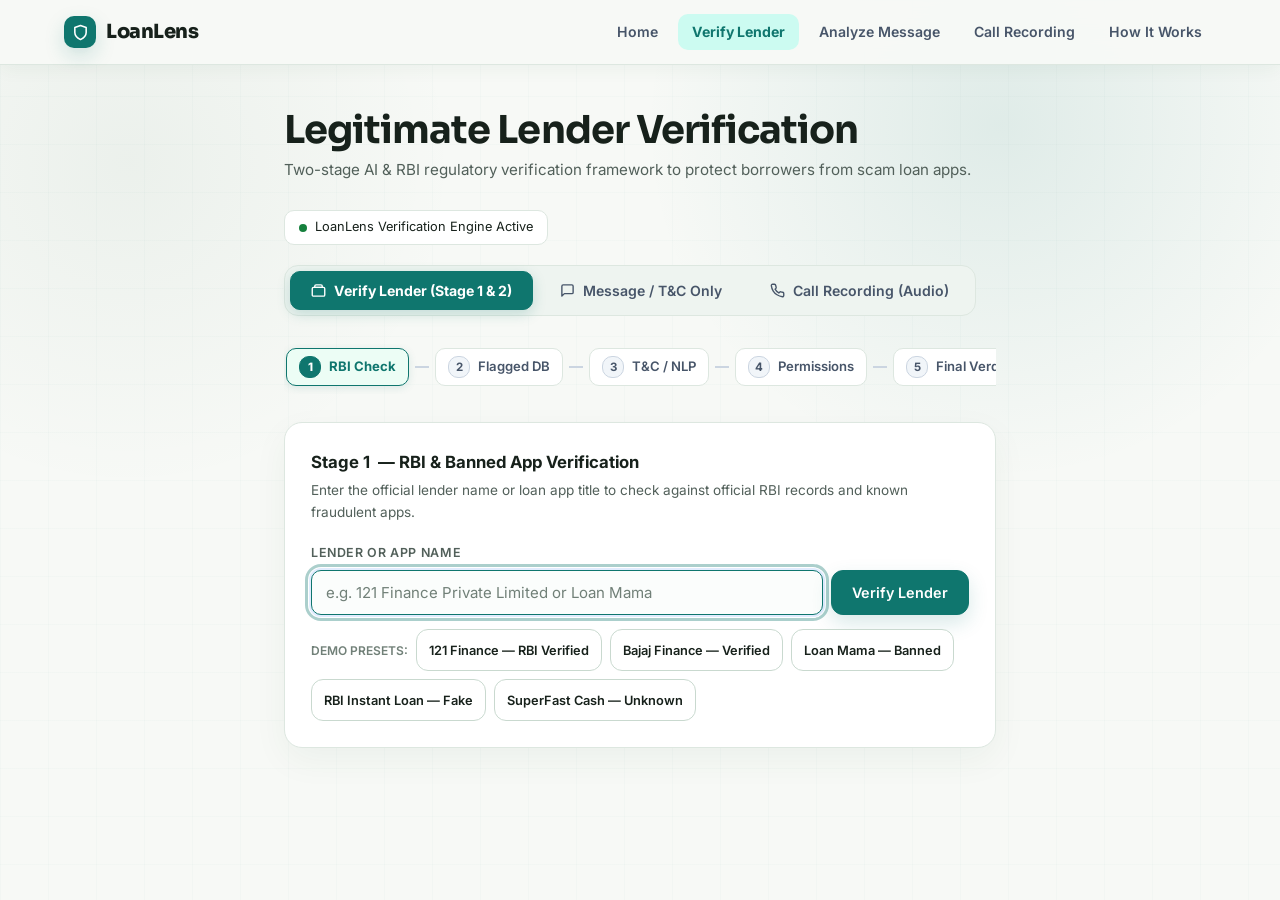
==== commit 5ea4bf05: "feat: add call recording upload and RBI recovery agent verification" ====
--- a/frontend/verify.html
+++ b/frontend/verify.html
@@ -244,6 +244,7 @@
         <a href="index.html" class="nav-link">Home</a>
         <a href="verify.html" class="nav-link active" id="nav-verify">Verify Lender</a>
         <a href="verify.html?tab=message" class="nav-link" id="nav-message">Analyze Message</a>
+        <a href="verify.html?tab=audio" class="nav-link" id="nav-audio">Call Recording</a>
         <a href="index.html#how-it-works" class="nav-link">How It Works</a>
       </div>
     </div>
@@ -274,6 +275,10 @@
           <button class="tab-btn" id="tab-message" onclick="switchTab('message')">
             <svg width="15" height="15" viewBox="0 0 24 24" fill="none" stroke="currentColor" stroke-width="2.2" stroke-linecap="round" stroke-linejoin="round" style="flex-shrink:0"><path d="M21 15a2 2 0 0 1-2 2H7l-4 4V5a2 2 0 0 1 2-2h14a2 2 0 0 1 2 2z"/></svg>
             Message / T&amp;C Only
+          </button>
+          <button class="tab-btn" id="tab-audio" onclick="switchTab('audio')">
+            <svg width="15" height="15" viewBox="0 0 24 24" fill="none" stroke="currentColor" stroke-width="2.2" stroke-linecap="round" stroke-linejoin="round" style="flex-shrink:0"><path d="M22 16.92v3a2 2 0 0 1-2.18 2 19.79 19.79 0 0 1-8.63-3.07 19.5 19.5 0 0 1-6-6 19.79 19.79 0 0 1-3.07-8.67A2 2 0 0 1 4.11 2h3a2 2 0 0 1 2 1.72 12.84 12.84 0 0 0 .7 2.81 2 2 0 0 1-.45 2.11L8.09 9.91a16 16 0 0 0 6 6l1.27-1.27a2 2 0 0 1 2.11-.45 12.84 12.84 0 0 0 2.81.7A2 2 0 0 1 22 16.92z"/></svg>
+            Call Recording (Audio)
           </button>
         </div>
 
@@ -348,6 +353,20 @@
                 <button class="btn btn-secondary btn-sm" onclick="fillDemoMsg('threat')" style="border-color:rgba(239,68,68,0.3);">Extortion Recovery Threat</button>
                 <button class="btn btn-secondary btn-sm" onclick="fillDemoMsg('unfair_tc')" style="border-color:rgba(245,158,11,0.3);">Predatory T&amp;C Clauses</button>
                 <button class="btn btn-secondary btn-sm" onclick="fillDemoMsg('legit')">Legitimate Bank SMS</button>
+              </div>
+
+              <!-- Call Recording Banner in Stage 2 -->
+              <div style="margin-top:16px; padding:12px 16px; background:#F8FAFC; border:1px dashed #0F766E; border-radius:var(--radius-md); display:flex; align-items:center; justify-content:space-between; flex-wrap:wrap; gap:10px;">
+                <div style="display:flex; align-items:center; gap:10px;">
+                  <span style="font-size:1.3rem;">🎙️</span>
+                  <div>
+                    <div style="font-size:0.85rem; font-weight:700; color:#0F172A;">Have a Call Recording or Telecaller Audio?</div>
+                    <div style="font-size:0.75rem; color:var(--text-secondary);">Verify extortion threats &amp; RBI Recovery Agent Code violations in the Audio Analyzer.</div>
+                  </div>
+                </div>
+                <button class="btn btn-secondary btn-sm" onclick="switchTab('audio')" style="border-color:#0F766E; color:#0F766E; font-weight:600;">
+                  Upload &amp; Analyze Call Recording →
+                </button>
               </div>
 
               <!-- App Permissions Selector -->
@@ -450,6 +469,108 @@
           <div id="msg-only-result" class="hidden fade-in"></div>
         </div>
 
+        <!-- ═══════════════════════════════════════════════════ -->
+        <!-- TAB 3: CALL RECORDING & AUDIO EXTORTION ANALYZER -->
+        <!-- ═══════════════════════════════════════════════════ -->
+        <div id="panel-audio" class="hidden">
+          <div class="input-panel">
+            <div class="input-panel-title" style="display:flex; align-items:center; gap:10px;">
+              <svg width="20" height="20" viewBox="0 0 24 24" fill="none" stroke="#0F766E" stroke-width="2.2" stroke-linecap="round" stroke-linejoin="round"><path d="M22 16.92v3a2 2 0 0 1-2.18 2 19.79 19.79 0 0 1-8.63-3.07 19.5 19.5 0 0 1-6-6 19.79 19.79 0 0 1-3.07-8.67A2 2 0 0 1 4.11 2h3a2 2 0 0 1 2 1.72 12.84 12.84 0 0 0 .7 2.81 2 2 0 0 1-.45 2.11L8.09 9.91a16 16 0 0 0 6 6l1.27-1.27a2 2 0 0 1 2.11-.45 12.84 12.84 0 0 0 2.81.7A2 2 0 0 1 22 16.92z"/></svg>
+              <span>Call Recording &amp; Recovery Agent Verification</span>
+              <span class="badge badge-high" style="font-size:0.65rem; margin-left:auto;">RBI 2022 Circular Compliant</span>
+            </div>
+            <div class="input-panel-sub">
+              Upload or test telecaller recordings to detect <strong>illegal recovery harassment, morphed photo threats, police/court impersonation, upfront fee extortion</strong>, and violations of RBI's Fair Practices Code for Recovery Agents.
+            </div>
+
+            <!-- 1-Click Demo Scenarios -->
+            <div style="margin-bottom:20px;">
+              <div style="font-size:0.78rem; font-weight:700; color:var(--text-secondary); text-transform:uppercase; letter-spacing:0.05em; margin-bottom:8px;">
+                Quick Test Demo Recordings:
+              </div>
+              <div style="display:flex; flex-wrap:wrap; gap:8px;">
+                <button type="button" class="btn btn-secondary btn-sm" onclick="loadDemoAudio('threat')" style="border-color:rgba(239,68,68,0.4); background:rgba(239,68,68,0.05); color:#991B1B;">
+                  ⚠️ Extortion Recovery Threat (Photos &amp; Goons)
+                </button>
+                <button type="button" class="btn btn-secondary btn-sm" onclick="loadDemoAudio('advance_fee')" style="border-color:rgba(245,158,11,0.4); background:rgba(245,158,11,0.05); color:#92400E;">
+                  🚨 Pre-Approved Scam (UPI Advance Fee &amp; OTP)
+                </button>
+                <button type="button" class="btn btn-secondary btn-sm" onclick="loadDemoAudio('legitimate')" style="border-color:rgba(16,185,129,0.4); background:rgba(16,185,129,0.05); color:#065F46;">
+                  ✅ Legitimate Bank KYC Verification Call
+                </button>
+              </div>
+            </div>
+
+            <!-- Drag & Drop Audio Upload Box -->
+            <div class="audio-dropzone" id="audio-dropzone" onclick="document.getElementById('audio-file-input').click()">
+              <input type="file" id="audio-file-input" accept="audio/*,.mp3,.wav,.m4a,.ogg,.webm,.aac" style="display:none;" onchange="handleAudioFileSelect(this.files)">
+              <div class="audio-dropzone-icon">
+                <svg width="36" height="36" viewBox="0 0 24 24" fill="none" stroke="#0F766E" stroke-width="2" stroke-linecap="round" stroke-linejoin="round"><path d="M21 15v4a2 2 0 0 1-2 2H5a2 2 0 0 1-2-2v-4"/><polyline points="17 8 12 3 7 8"/><line x1="12" y1="3" x2="12" y2="15"/></svg>
+              </div>
+              <div class="audio-dropzone-title" id="audio-dropzone-title">Upload Call Recording Audio File</div>
+              <div class="audio-dropzone-sub" id="audio-dropzone-sub">Drag &amp; drop WAV, MP3, M4A, OGG, or WEBM audio file here, or click to browse</div>
+              <div style="margin-top:10px; display:flex; gap:10px; justify-content:center; flex-wrap:wrap;">
+                <span class="badge badge-neutral" style="font-size:0.72rem;">MP3 / WAV / M4A / OGG</span>
+                <span class="badge badge-neutral" style="font-size:0.72rem;">Voice Call Forensics</span>
+                <span class="badge badge-neutral" style="font-size:0.72rem;">Max 50MB</span>
+              </div>
+            </div>
+
+            <!-- Audio Player Preview Card -->
+            <div id="audio-player-card" class="audio-player-card hidden" style="margin-top:16px;">
+              <div class="audio-player-header">
+                <div style="display:flex; align-items:center; gap:10px;">
+                  <div class="audio-pulse-indicator" id="audio-pulse-indicator"></div>
+                  <div>
+                    <div id="audio-player-filename" style="font-weight:700; font-size:0.92rem; color:#0F172A;">call_recording.wav</div>
+                    <div id="audio-player-meta" style="font-size:0.76rem; color:var(--text-secondary);">44.1 kHz • Voice Call Recording</div>
+                  </div>
+                </div>
+                <button type="button" class="btn btn-secondary btn-sm" onclick="clearSelectedAudio()" style="font-size:0.72rem; padding:4px 8px;">Change File</button>
+              </div>
+              <audio id="audio-player-elem" controls style="width:100%; margin-top:12px; height:40px; border-radius:20px;"></audio>
+            </div>
+
+            <!-- Mic Recording & Time Controls -->
+            <div style="margin-top:16px; display:flex; align-items:center; justify-content:space-between; flex-wrap:wrap; gap:12px; padding:12px 16px; background:#F8FAFC; border:1px solid #E2E8F0; border-radius:var(--radius-md);">
+              <div style="display:flex; align-items:center; gap:8px;">
+                <button type="button" class="btn btn-secondary btn-sm" id="btn-mic-record" onclick="toggleMicRecording()">
+                  <span id="mic-icon">🎙️</span>
+                  <span id="mic-label">Record via Microphone</span>
+                </button>
+                <span id="mic-status" style="font-size:0.78rem; color:var(--text-muted);">Record ongoing speakerphone call</span>
+              </div>
+              <div style="display:flex; align-items:center; gap:8px;">
+                <label for="call-time-input" style="font-size:0.78rem; color:var(--text-secondary); font-weight:600; margin:0;">Call Time (RBI 8 AM - 7 PM check):</label>
+                <input type="time" id="call-time-input" class="input" style="width:auto; padding:4px 8px; font-size:0.8rem; height:32px;" value="21:45">
+              </div>
+            </div>
+
+            <!-- Transcript & Dialogue Editor -->
+            <div class="input-group" style="margin-top:18px;">
+              <div style="display:flex; justify-content:space-between; align-items:center; margin-bottom:6px;">
+                <label for="audio-transcript-input" style="margin-bottom:0; font-weight:700;">
+                  Call Transcript &amp; Dialogue Flow
+                </label>
+                <span style="font-size:0.75rem; color:var(--text-muted);">Auto-transcribed • Editable</span>
+              </div>
+              <textarea id="audio-transcript-input" class="input" rows="6" placeholder="Transcribed dialogue will automatically appear here once audio is loaded, or you can paste an existing call transcription..."></textarea>
+            </div>
+
+            <!-- Action Button -->
+            <div style="margin-top:20px;">
+              <button type="button" class="btn btn-primary btn-lg" id="btn-analyze-audio" onclick="analyzeAudioRecording()">
+                <svg width="16" height="16" viewBox="0 0 24 24" fill="none" stroke="currentColor" stroke-width="2.2" stroke-linecap="round" stroke-linejoin="round"><circle cx="11" cy="11" r="8"/><line x1="21" y1="21" x2="16.65" y2="16.65"/></svg>
+                <span id="btn-audio-label">Run AI Call &amp; RBI Compliance Analysis</span>
+                <span class="spinner hidden" id="spinner-audio"></span>
+              </button>
+            </div>
+          </div>
+
+          <!-- Audio Analysis Results Container -->
+          <div id="audio-result" class="hidden fade-in"></div>
+        </div>
+
       </div>
     </div>
   </main>
@@ -494,32 +615,49 @@
   // ── Tab Management ────────────────────────────────────────────────
   function switchTab(tab, updateUrl = true) {
     const isMessage = tab === 'message';
+    const isAudio = tab === 'audio';
+    const isLender = !isMessage && !isAudio;
+
     const tabLender = document.getElementById('tab-lender');
     const tabMessage = document.getElementById('tab-message');
+    const tabAudio = document.getElementById('tab-audio');
+
     const panelLender = document.getElementById('panel-lender');
     const panelMessage = document.getElementById('panel-message');
+    const panelAudio = document.getElementById('panel-audio');
+
     const navVerify = document.getElementById('nav-verify');
     const navMessage = document.getElementById('nav-message');
-
-    if (tabLender) tabLender.classList.toggle('active', !isMessage);
+    const navAudio = document.getElementById('nav-audio');
+
+    if (tabLender) tabLender.classList.toggle('active', isLender);
     if (tabMessage) tabMessage.classList.toggle('active', isMessage);
-    if (panelLender) panelLender.classList.toggle('hidden', isMessage);
+    if (tabAudio) tabAudio.classList.toggle('active', isAudio);
+
+    if (panelLender) panelLender.classList.toggle('hidden', !isLender);
     if (panelMessage) panelMessage.classList.toggle('hidden', !isMessage);
-
-    if (navVerify) navVerify.classList.toggle('active', !isMessage);
+    if (panelAudio) panelAudio.classList.toggle('hidden', !isAudio);
+
+    if (navVerify) navVerify.classList.toggle('active', isLender);
     if (navMessage) navMessage.classList.toggle('active', isMessage);
+    if (navAudio) navAudio.classList.toggle('active', isAudio);
 
     if (updateUrl && window.history && window.history.replaceState) {
       const url = new URL(window.location.href);
-      if (isMessage) {
+      if (isAudio) {
+        url.searchParams.set('tab', 'audio');
+      } else if (isMessage) {
         url.searchParams.set('tab', 'message');
       } else {
         url.searchParams.delete('tab');
       }
-      window.history.replaceState({ tab: isMessage ? 'message' : 'lender' }, '', url.pathname + url.search + url.hash);
-    }
-
-    if (isMessage) {
+      window.history.replaceState({ tab: isAudio ? 'audio' : (isMessage ? 'message' : 'lender') }, '', url.pathname + url.search + url.hash);
+    }
+
+    if (isAudio) {
+      const transcriptInput = document.getElementById('audio-transcript-input');
+      if (transcriptInput) setTimeout(() => transcriptInput.focus(), 50);
+    } else if (isMessage) {
       const msgInput = document.getElementById('msg-only-input');
       if (msgInput) setTimeout(() => msgInput.focus(), 50);
     } else {
@@ -532,11 +670,380 @@
     const params = new URLSearchParams(window.location.search);
     const tabParam = params.get('tab');
     const hash = window.location.hash;
-    if (tabParam === 'message' || hash === '#message' || hash === '#tab-message') {
+    if (tabParam === 'audio' || hash === '#audio' || hash === '#tab-audio') {
+      switchTab('audio', false);
+    } else if (tabParam === 'message' || hash === '#message' || hash === '#tab-message') {
       switchTab('message', false);
     } else {
       switchTab('lender', false);
     }
+  }
+
+  // ── Audio Call Recording Forensics State & Handlers ───────────────
+  const DEMO_AUDIO_CALLS = {
+    threat: {
+      id: 'threat',
+      filename: 'recovery_agent_extortion_call.wav',
+      audio_url: '/audio/threat_call_demo.wav',
+      call_time: '21:45',
+      transcript: `Telecaller (Rahul): Listen carefully! This is Rahul from QuickPaisa recovery cell. You have not paid your loan EMI of Rs 8,500 due yesterday. If you don't pay within 1 hour, our team of recovery boys will reach your home address in Rohini and create a scene in front of your society!
+Borrower: Sir, I asked for a 2-day grace period. My salary gets credited tomorrow.
+Telecaller (Rahul): No excuses! I have your entire phone contact list and gallery backup. We have already morphed your photo with a fraud alert banner. In 30 minutes, I will forward this photo to your father, your office colleagues, and all WhatsApp groups unless you immediately transfer Rs 10,000 on this Google Pay number!
+Borrower: This is illegal, RBI does not allow this harassment.
+Telecaller (Rahul): Don't teach me RBI rules! Police FIR is also being registered under Section 420. Crime Branch team is on the way. Either transfer on UPI now or face police arrest and public humiliation!`
+    },
+    advance_fee: {
+      id: 'advance_fee',
+      filename: 'pre_approved_scam_call.wav',
+      audio_url: '/audio/advance_fee_demo.wav',
+      call_time: '11:15',
+      transcript: `Telecaller (Pooja): Congratulations! I am calling from Reserve Bank Central Loan Department. Your pre-approved personal loan of Rs 5,00,000 has been sanctioned at 3.5% interest without any CIBIL check or income proof.
+Borrower: Really? But I never applied for this loan.
+Telecaller (Pooja): Sir, this is under the Government PM Mudra Relief scheme. The loan amount is ready to be credited to your bank account within 10 minutes. However, as per RBI norms, you must first deposit Rs 4,200 as refundable file processing and GST clearance fee.
+Borrower: Can you deduct the fee from the Rs 5 lakh loan directly?
+Telecaller (Pooja): No sir, the government portal requires an upfront security deposit. Please send Rs 4,200 immediately via PhonePe or Paytm to our officer's UPI ID. Also read out the 6-digit OTP you just received on SMS so we can release the sanction letter.`
+    },
+    legitimate: {
+      id: 'legitimate',
+      filename: 'bank_official_kyc_verification.wav',
+      audio_url: '/audio/legit_call_demo.wav',
+      call_time: '14:30',
+      transcript: `Bank Representative (Vikram): Good afternoon, am I speaking with Mr. Sharma? I am calling from HDB Financial Services regarding your personal loan application reference #PL-89421 submitted on our official website.
+Borrower: Yes, speaking.
+Bank Representative (Vikram): Thank you. This is a routine verification call to confirm that you have submitted your KYC documents and income tax returns for underwriting. The evaluation process takes 2 to 3 business days.
+Borrower: Are there any advance fees or charges I need to pay to your team?
+Bank Representative (Vikram): No sir. HDB Financial Services never charges any advance fee, registration deposit, or cash payment. Any processing fee is transparently detailed in your Key Fact Statement and deducted solely from the disbursed amount. Also, please remember that our representatives will never ask you for your OTP, ATM PIN, or netbanking passwords.
+Borrower: Understood, thank you for confirming.`
+    }
+  };
+
+  let selectedAudioFile = null;
+  let selectedDemoId = null;
+  let mediaRecorder = null;
+  let audioChunks = [];
+  let isRecording = false;
+
+  function loadDemoAudio(type) {
+    const demo = DEMO_AUDIO_CALLS[type];
+    if (!demo) return;
+
+    selectedDemoId = type;
+    selectedAudioFile = null;
+
+    const transcriptInput = document.getElementById('audio-transcript-input');
+    const timeInput = document.getElementById('call-time-input');
+    const playerCard = document.getElementById('audio-player-card');
+    const playerElem = document.getElementById('audio-player-elem');
+    const filenameElem = document.getElementById('audio-player-filename');
+    const metaElem = document.getElementById('audio-player-meta');
+    const dropzone = document.getElementById('audio-dropzone');
+
+    if (transcriptInput) transcriptInput.value = demo.transcript;
+    if (timeInput) timeInput.value = demo.call_time;
+    if (filenameElem) filenameElem.textContent = demo.filename;
+    if (metaElem) metaElem.textContent = 'Voice Call • Sample Forensic Recording';
+
+    if (playerElem) {
+      playerElem.src = demo.audio_url;
+      playerElem.load();
+    }
+    if (playerCard) playerCard.classList.remove('hidden');
+    if (dropzone) dropzone.style.display = 'none';
+
+    // Automatically analyze the demo recording
+    analyzeAudioRecording();
+  }
+
+  function handleAudioFileSelect(files) {
+    if (!files || !files.length) return;
+    const file = files[0];
+    selectedAudioFile = file;
+    selectedDemoId = null;
+
+    const playerCard = document.getElementById('audio-player-card');
+    const playerElem = document.getElementById('audio-player-elem');
+    const filenameElem = document.getElementById('audio-player-filename');
+    const metaElem = document.getElementById('audio-player-meta');
+    const dropzone = document.getElementById('audio-dropzone');
+    const transcriptInput = document.getElementById('audio-transcript-input');
+
+    if (filenameElem) filenameElem.textContent = file.name;
+    const sizeMb = (file.size / (1024 * 1024)).toFixed(2);
+    if (metaElem) metaElem.textContent = `${file.type || 'Audio File'} • ${sizeMb} MB`;
+
+    if (playerElem) {
+      const objUrl = URL.createObjectURL(file);
+      playerElem.src = objUrl;
+      playerElem.load();
+    }
+    if (playerCard) playerCard.classList.remove('hidden');
+    if (dropzone) dropzone.style.display = 'none';
+
+    if (transcriptInput && !transcriptInput.value.trim()) {
+      transcriptInput.placeholder = "Audio loaded! Review or paste dialogue lines (e.g. 'Agent: ...', 'Borrower: ...'), or click 'Run AI Call & RBI Compliance Analysis' to evaluate speech.";
+    }
+  }
+
+  function clearSelectedAudio() {
+    selectedAudioFile = null;
+    selectedDemoId = null;
+    const playerCard = document.getElementById('audio-player-card');
+    const playerElem = document.getElementById('audio-player-elem');
+    const dropzone = document.getElementById('audio-dropzone');
+    const fileInput = document.getElementById('audio-file-input');
+
+    if (playerElem) {
+      playerElem.pause();
+      playerElem.src = '';
+    }
+    if (fileInput) fileInput.value = '';
+    if (playerCard) playerCard.classList.add('hidden');
+    if (dropzone) dropzone.style.display = 'block';
+  }
+
+  async function toggleMicRecording() {
+    const btn = document.getElementById('btn-mic-record');
+    const icon = document.getElementById('mic-icon');
+    const label = document.getElementById('mic-label');
+    const status = document.getElementById('mic-status');
+
+    if (!isRecording) {
+      try {
+        const stream = await navigator.mediaDevices.getUserMedia({ audio: true });
+        audioChunks = [];
+        mediaRecorder = new MediaRecorder(stream);
+        mediaRecorder.ondataavailable = e => {
+          if (e.data.size > 0) audioChunks.push(e.data);
+        };
+        mediaRecorder.onstop = () => {
+          const audioBlob = new Blob(audioChunks, { type: 'audio/webm' });
+          const audioFile = new File([audioBlob], 'live_recorded_call.webm', { type: 'audio/webm' });
+          handleAudioFileSelect([audioFile]);
+        };
+        mediaRecorder.start();
+        isRecording = true;
+        if (label) label.textContent = 'Stop Recording';
+        if (icon) icon.textContent = '⏹️';
+        if (status) status.textContent = 'Recording live audio... Speak or play into microphone';
+        if (btn) btn.style.background = '#FEE2E2';
+      } catch (err) {
+        alert('Microphone access was denied or is unavailable: ' + err.message);
+      }
+    } else {
+      if (mediaRecorder && mediaRecorder.state !== 'inactive') {
+        mediaRecorder.stop();
+        mediaRecorder.stream.getTracks().forEach(t => t.stop());
+      }
+      isRecording = false;
+      if (label) label.textContent = 'Record via Microphone';
+      if (icon) icon.textContent = '🎙️';
+      if (status) status.textContent = 'Recording saved & loaded!';
+      if (btn) btn.style.background = '';
+    }
+  }
+
+  async function analyzeAudioRecording() {
+    const btn = document.getElementById('btn-analyze-audio');
+    const label = document.getElementById('btn-audio-label');
+    const spinner = document.getElementById('spinner-audio');
+    const resultDiv = document.getElementById('audio-result');
+    const transcriptInput = document.getElementById('audio-transcript-input');
+    const callTimeInput = document.getElementById('call-time-input');
+
+    const transcript = transcriptInput ? transcriptInput.value.trim() : '';
+    const callTime = callTimeInput ? callTimeInput.value : '';
+
+    if (!selectedAudioFile && !selectedDemoId && !transcript) {
+      alert('Please select a demo call, upload an audio file, or enter a transcript to analyze.');
+      return;
+    }
+
+    if (btn) btn.disabled = true;
+    if (label) label.textContent = 'Analyzing Voice Forensics & RBI Norms...';
+    if (spinner) spinner.classList.remove('hidden');
+
+    try {
+      let data;
+      if (selectedAudioFile) {
+        const fd = new FormData();
+        fd.append('audio', selectedAudioFile);
+        if (transcript) fd.append('transcript', transcript);
+        if (callTime) fd.append('call_time', callTime);
+        const res = await fetch('/api/analyze-audio', {
+          method: 'POST',
+          body: fd
+        });
+        data = await res.json();
+      } else {
+        const payload = {
+          demo_id: selectedDemoId,
+          transcript: transcript,
+          call_time: callTime
+        };
+        const res = await fetch('/api/analyze-audio', {
+          method: 'POST',
+          headers: { 'Content-Type': 'application/json' },
+          body: JSON.stringify(payload)
+        });
+        data = await res.json();
+      }
+
+      renderAudioResults(data);
+      if (resultDiv) {
+        resultDiv.classList.remove('hidden');
+        resultDiv.scrollIntoView({ behavior: 'smooth', block: 'start' });
+      }
+    } catch (err) {
+      console.error('Audio analysis error:', err);
+      alert('Analysis failed: ' + err.message);
+    } finally {
+      if (btn) btn.disabled = false;
+      if (label) label.textContent = 'Run AI Call & RBI Compliance Analysis';
+      if (spinner) spinner.classList.add('hidden');
+    }
+  }
+
+  function renderAudioResults(data) {
+    const div = document.getElementById('audio-result');
+    if (!div) return;
+
+    const isHigh = data.risk_level === 'HIGH';
+    const isSuspicious = data.risk_level === 'SUSPICIOUS';
+    const isLow = data.risk_level === 'LOW';
+
+    let verdictBadge = '';
+    let headerBorder = '';
+
+    if (isHigh) {
+      headerBorder = '#EF4444';
+      verdictBadge = '<span class="badge badge-high" style="font-size:0.85rem; padding:6px 12px;">CRITICAL RISK — EXTORTION &amp; HARASSMENT</span>';
+    } else if (isSuspicious) {
+      headerBorder = '#F59E0B';
+      verdictBadge = '<span class="badge badge-medium" style="font-size:0.85rem; padding:6px 12px;">SUSPICIOUS CALL — CONDUCT VIOLATION</span>';
+    } else {
+      headerBorder = '#10B981';
+      verdictBadge = '<span class="badge badge-low" style="font-size:0.85rem; padding:6px 12px;">VERIFIED — LEGITIMATE INSTITUTIONAL CONDUCT</span>';
+    }
+
+    // Build RBI violations list
+    let violationsHtml = '';
+    if (data.rbi_recovery_violations && data.rbi_recovery_violations.length > 0) {
+      violationsHtml = `
+        <div style="margin-top:20px;">
+          <div style="font-size:0.95rem; font-weight:800; color:#1E293B; margin-bottom:12px; display:flex; align-items:center; gap:8px;">
+            <span>⚠️</span> Statutory RBI Fair Practices Violations (${data.rbi_recovery_violations.length} Detected)
+          </div>
+          <div style="display:flex; flex-direction:column; gap:12px;">
+            ${data.rbi_recovery_violations.map(v => `
+              <div style="background:#FFFFFF; border:1px solid #FECACA; border-left:4px solid #EF4444; border-radius:var(--radius-sm); padding:14px; box-shadow:0 2px 6px rgba(239,68,68,0.05);">
+                <div style="display:flex; justify-content:space-between; align-items:flex-start; gap:10px; flex-wrap:wrap;">
+                  <span style="font-weight:700; color:#991B1B; font-size:0.92rem;">${v.title}</span>
+                  <span class="badge badge-high" style="font-size:0.65rem;">${v.severity} VIOLATION</span>
+                </div>
+                <div style="font-size:0.75rem; color:#64748B; margin-top:4px;">
+                  <strong>RBI Reference:</strong> ${v.rbi_clause} | <strong>Governing Statute:</strong> ${v.statute}
+                </div>
+                <div style="font-size:0.82rem; color:#334155; margin-top:6px; background:#F8FAFC; padding:8px 10px; border-radius:4px; font-family:monospace;">
+                  <strong>Evidence Snippet:</strong> "${v.evidence.join('", "')}"
+                </div>
+                <div style="font-size:0.78rem; color:#B91C1C; margin-top:6px; font-weight:600;">
+                  Legal Penalty / Consequence: ${v.penalty}
+                </div>
+              </div>
+            `).join('')}
+          </div>
+        </div>
+      `;
+    } else {
+      violationsHtml = `
+        <div style="margin-top:20px; padding:14px; background:#F0FDF4; border:1px solid #86EFAC; border-radius:var(--radius-sm); display:flex; align-items:center; gap:12px;">
+          <span style="font-size:1.4rem;">✅</span>
+          <div>
+            <div style="font-weight:700; color:#166534; font-size:0.92rem;">Zero Statutory Violations Detected</div>
+            <div style="font-size:0.8rem; color:#15803D;">The telecaller maintained institutional decorum, did not use abusive threats, and warned against credential sharing.</div>
+          </div>
+        </div>
+      `;
+    }
+
+    // Build dialogue breakdown
+    let dialogueHtml = '';
+    if (data.dialogue && data.dialogue.length > 0) {
+      dialogueHtml = `
+        <div style="margin-top:24px;">
+          <div style="font-size:0.95rem; font-weight:800; color:#1E293B; margin-bottom:12px;">
+            💬 Conversational Turn Forensics &amp; Speaker Breakdown
+          </div>
+          <div style="display:flex; flex-direction:column; gap:10px;">
+            ${data.dialogue.map(turn => {
+              const isAgent = turn.role === 'agent';
+              return `
+                <div style="padding:12px 14px; border-radius:var(--radius-md); background:${isAgent ? '#F8FAFC' : '#F0FDF4'}; border:1px solid ${isAgent ? '#E2E8F0' : '#BBF7D0'}; margin-left:${isAgent ? '0' : '24px'}; margin-right:${isAgent ? '24px' : '0'};">
+                  <div style="display:flex; justify-content:space-between; margin-bottom:4px; font-size:0.75rem;">
+                    <span style="font-weight:700; color:${isAgent ? '#0F766E' : '#15803D'};">${turn.speaker}</span>
+                    <span style="color:var(--text-muted);">${turn.time || ''}</span>
+                  </div>
+                  <div style="font-size:0.86rem; color:#1E293B; line-height:1.45;">${turn.text}</div>
+                </div>
+              `;
+            }).join('')}
+          </div>
+        </div>
+      `;
+    }
+
+    // Build safety actions & legal rights
+    let actionsHtml = `
+      <div style="margin-top:24px; display:grid; grid-template-columns:repeat(auto-fit, minmax(280px, 1fr)); gap:16px;">
+        <div style="background:#FFFFFF; border:1px solid var(--border); border-radius:var(--radius-md); padding:16px;">
+          <div style="font-weight:800; color:#0F172A; font-size:0.88rem; margin-bottom:10px; display:flex; align-items:center; gap:6px;">
+            <span>🛡️</span> Immediate Protection Checklist
+          </div>
+          <ul style="margin:0; padding-left:18px; font-size:0.82rem; color:#334155; line-height:1.6;">
+            ${data.safety_actions.map(act => `<li style="margin-bottom:6px;">${act}</li>`).join('')}
+          </ul>
+        </div>
+        <div style="background:#FFFFFF; border:1px solid var(--border); border-radius:var(--radius-md); padding:16px;">
+          <div style="font-weight:800; color:#0F172A; font-size:0.88rem; margin-bottom:10px; display:flex; align-items:center; gap:6px;">
+            <span>⚖️</span> Statutory Consumer Rights
+          </div>
+          <div style="display:flex; flex-direction:column; gap:8px;">
+            ${data.legal_rights.map(r => `
+              <div style="font-size:0.78rem; color:#475569; border-bottom:1px solid #F1F5F9; padding-bottom:6px;">
+                <div style="font-weight:700; color:#0F766E;">${r.title}</div>
+                <div>${r.detail}</div>
+              </div>
+            `).join('')}
+          </div>
+        </div>
+      </div>
+    `;
+
+    div.innerHTML = `
+      <div class="result-card" style="border-top:4px solid ${headerBorder}; background:#FFFFFF; padding:24px; margin-top:24px; box-shadow:0 12px 35px rgba(20, 83, 45, 0.05); border-radius:var(--radius-lg);">
+        <div style="display:flex; justify-content:space-between; align-items:flex-start; flex-wrap:wrap; gap:16px; border-bottom:1px solid #F1F5F9; padding-bottom:16px;">
+          <div>
+            <div style="display:flex; align-items:center; gap:8px; margin-bottom:6px;">
+              ${verdictBadge}
+              <span style="font-size:0.8rem; color:var(--text-secondary);">${data.filename || 'Call Audio'} (${data.duration_seconds || 45}s)</span>
+            </div>
+            <h2 style="font-size:1.35rem; font-weight:800; color:#0F172A; margin:0;">
+              Call Recording Forensic Verdict
+            </h2>
+          </div>
+          <div style="text-align:right;">
+            <div style="font-size:2.4rem; font-weight:900; color:${headerBorder}; line-height:1;">
+              ${data.risk_score}<span style="font-size:1rem; font-weight:600; color:var(--text-muted);">/100</span>
+            </div>
+            <div style="font-size:0.75rem; font-weight:700; text-transform:uppercase; color:var(--text-muted); margin-top:2px;">Call Risk Score</div>
+          </div>
+        </div>
+
+        ${violationsHtml}
+        ${dialogueHtml}
+        ${actionsHtml}
+      </div>
+    `;
   }
 
   function setProgress(step) {
--- a/frontend/css/style.css
+++ b/frontend/css/style.css
@@ -1283,3 +1283,89 @@
     grid-template-columns: 1fr !important;
   }
 }
+
+/* ─── Call Recording & Audio Forensics Styles ───────────────── */
+.audio-dropzone {
+  border: 2px dashed #0F766E;
+  background: #F0FDF4;
+  border-radius: var(--radius-md);
+  padding: 36px 20px;
+  text-align: center;
+  cursor: pointer;
+  transition: all 0.2s ease-in-out;
+}
+.audio-dropzone:hover {
+  background: #DCFCE7;
+  border-color: #047857;
+  transform: translateY(-1px);
+}
+.audio-dropzone-icon {
+  width: 60px;
+  height: 60px;
+  border-radius: 50%;
+  background: #FFFFFF;
+  border: 1px solid #BBF7D0;
+  display: flex;
+  align-items: center;
+  justify-content: center;
+  margin: 0 auto 14px auto;
+  box-shadow: 0 4px 12px rgba(15, 118, 110, 0.08);
+}
+.audio-dropzone-title {
+  font-size: 1.05rem;
+  font-weight: 800;
+  color: #0F172A;
+  margin-bottom: 4px;
+}
+.audio-dropzone-sub {
+  font-size: 0.82rem;
+  color: var(--text-secondary);
+}
+
+.audio-player-card {
+  background: #F8FAFC;
+  border: 1px solid #E2E8F0;
+  border-radius: var(--radius-md);
+  padding: 16px 20px;
+  box-shadow: 0 4px 14px rgba(0, 0, 0, 0.03);
+}
+.audio-player-header {
+  display: flex;
+  justify-content: space-between;
+  align-items: center;
+  flex-wrap: wrap;
+  gap: 10px;
+}
+.audio-pulse-indicator {
+  width: 12px;
+  height: 12px;
+  border-radius: 50%;
+  background: #10B981;
+  box-shadow: 0 0 0 0 rgba(16, 185, 129, 0.7);
+  animation: audioPulse 2s infinite;
+}
+@keyframes audioPulse {
+  0% {
+    transform: scale(0.95);
+    box-shadow: 0 0 0 0 rgba(16, 185, 129, 0.7);
+  }
+  70% {
+    transform: scale(1);
+    box-shadow: 0 0 0 8px rgba(16, 185, 129, 0);
+  }
+  100% {
+    transform: scale(0.95);
+    box-shadow: 0 0 0 0 rgba(16, 185, 129, 0);
+  }
+}
+.btn-recording-active {
+  background: #FEE2E2 !important;
+  border-color: #EF4444 !important;
+  color: #DC2626 !important;
+  animation: recBlink 1s infinite alternate;
+}
+@keyframes recBlink {
+  from { opacity: 1; }
+  to { opacity: 0.6; }
+}
+
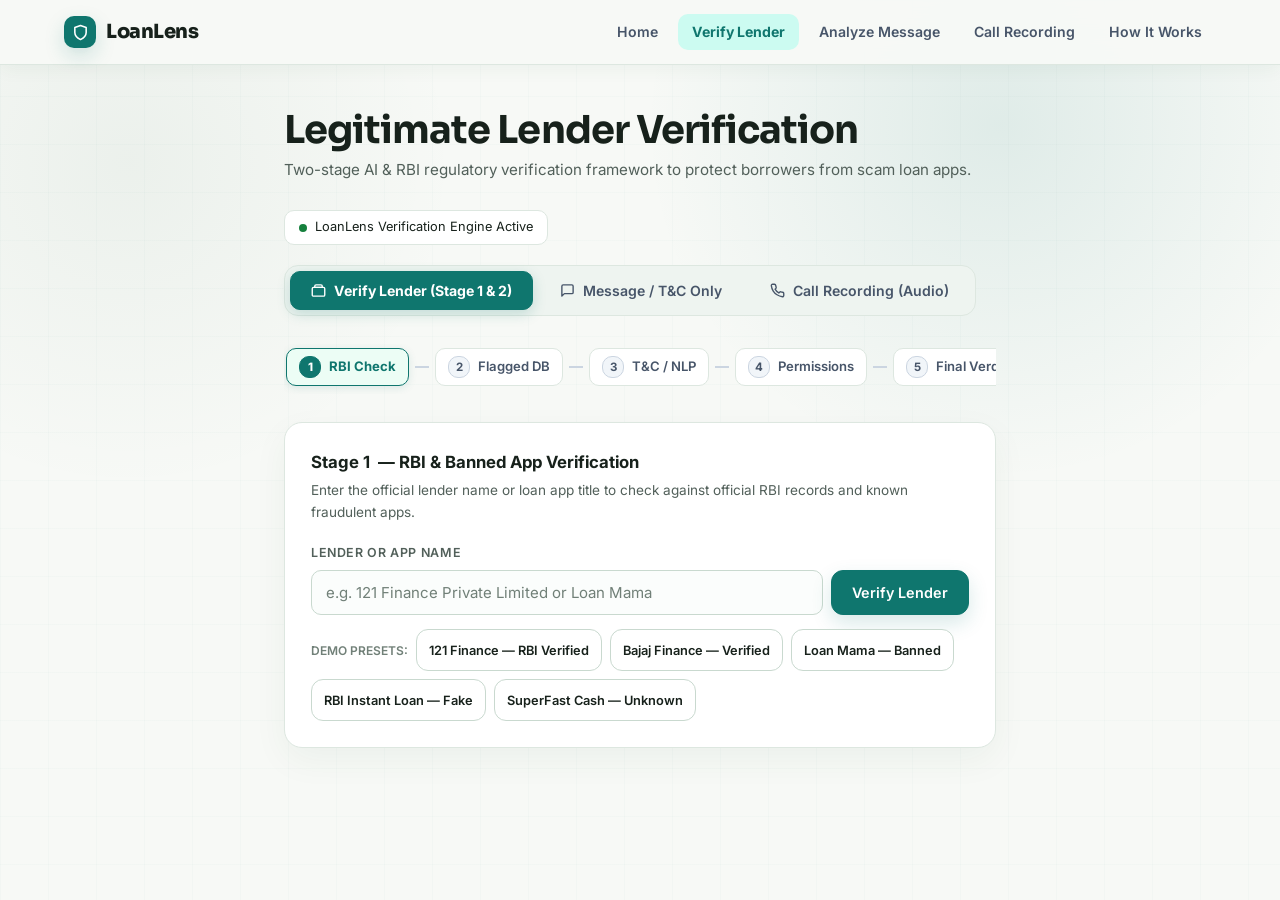
==== commit 9371fe32: "feat(stt): implement on-device local Whisper WASM transcription without API keys" ====
--- a/frontend/verify.html
+++ b/frontend/verify.html
@@ -490,7 +490,13 @@
               </div>
               <div style="display:flex; flex-wrap:wrap; gap:8px;">
                 <button type="button" class="btn btn-secondary btn-sm" onclick="loadDemoAudio('threat')" style="border-color:rgba(239,68,68,0.4); background:rgba(239,68,68,0.05); color:#991B1B;">
-                  ⚠️ Extortion Recovery Threat (Photos &amp; Goons)
+                  ⚠️ English Recovery Extortion (Photos &amp; Goons)
+                </button>
+                <button type="button" class="btn btn-secondary btn-sm" onclick="loadDemoAudio('threat_hindi')" style="border-color:rgba(239,68,68,0.4); background:rgba(239,68,68,0.05); color:#991B1B;">
+                  🚨 Hindi / Hinglish Extortion (Morphed Photos &amp; Gunde)
+                </button>
+                <button type="button" class="btn btn-secondary btn-sm" onclick="loadDemoAudio('threat_tamil')" style="border-color:rgba(239,68,68,0.4); background:rgba(239,68,68,0.05); color:#991B1B;">
+                  ⚠️ Tamil Recovery Threat (வீட்டுக்கு ஆள் &amp; மிரட்டல்)
                 </button>
                 <button type="button" class="btn btn-secondary btn-sm" onclick="loadDemoAudio('advance_fee')" style="border-color:rgba(245,158,11,0.4); background:rgba(245,158,11,0.05); color:#92400E;">
                   🚨 Pre-Approved Scam (UPI Advance Fee &amp; OTP)
@@ -498,6 +504,58 @@
                 <button type="button" class="btn btn-secondary btn-sm" onclick="loadDemoAudio('legitimate')" style="border-color:rgba(16,185,129,0.4); background:rgba(16,185,129,0.05); color:#065F46;">
                   ✅ Legitimate Bank KYC Verification Call
                 </button>
+              </div>
+            </div>
+
+            <!-- Multi-Language & Speech Transcription Toolbar -->
+            <div style="margin-bottom:16px; padding:12px 16px; background:#F8FAFC; border:1px solid #E2E8F0; border-radius:var(--radius-md); display:flex; flex-wrap:wrap; justify-content:space-between; align-items:center; gap:12px;">
+              <div style="display:flex; align-items:center; gap:10px; flex-wrap:wrap;">
+                <label for="audio-language-select" style="font-size:0.8rem; font-weight:700; color:var(--text-secondary); margin:0;">
+                  🌐 Target Language:
+                </label>
+                <select id="audio-language-select" class="input" style="width:auto; padding:4px 10px; height:34px; font-size:0.82rem; font-weight:600;" onchange="onLanguageChange()">
+                  <option value="en-IN" selected>English (India / Global)</option>
+                  <option value="hi-IN">Hindi (हिन्दी / Hinglish)</option>
+                  <option value="ta-IN">Tamil (தமிழ்)</option>
+                  <option value="te-IN">Telugu (తెలుగు)</option>
+                  <option value="mr-IN">Marathi (मराठी)</option>
+                  <option value="bn-IN">Bengali (বাংলা)</option>
+                  <option value="kn-IN">Kannada (ಕನ್ನಡ)</option>
+                  <option value="ml-IN">Malayalam (മലയാളം)</option>
+                  <option value="gu-IN">Gujarati (ગુજરાતી)</option>
+                  <option value="pa-IN">Punjabi (ਪੰਜਾਬੀ)</option>
+                  <option value="es-ES">Spanish (Español)</option>
+                </select>
+                <span class="badge badge-low" style="font-size:0.72rem; display:inline-flex; align-items:center; gap:4px;">
+                  🔒 100% Private On-Device AI
+                </span>
+              </div>
+
+              <div style="display:flex; align-items:center; gap:8px;">
+                <button type="button" class="btn btn-primary btn-sm" id="btn-transcribe-speech" onclick="transcribeCurrentAudio()" style="font-size:0.78rem; font-weight:700; padding:6px 14px;">
+                  ✨ Transcribe Audio
+                </button>
+              </div>
+            </div>
+
+            <!-- On-Device Whisper Progress & Status Widget -->
+            <div id="transcription-status-card" class="hidden" style="margin-bottom:16px; padding:14px 16px; background:#F0FDFA; border:1px solid #0D9488; border-radius:var(--radius-md); box-shadow:0 2px 8px rgba(13,148,136,0.08);">
+              <div style="display:flex; justify-content:space-between; align-items:flex-start; gap:10px;">
+                <div style="display:flex; align-items:center; gap:10px;">
+                  <span id="stt-status-icon" style="font-size:1.2rem;">⏳</span>
+                  <div>
+                    <div id="stt-status-title" style="font-size:0.86rem; font-weight:700; color:#0F766E;">Preparing on-device transcription...</div>
+                    <div id="stt-status-sub" style="font-size:0.74rem; color:#475569; margin-top:2px;">Runs 100% locally in your browser. Audio never leaves your computer.</div>
+                  </div>
+                </div>
+                <button type="button" id="btn-cancel-stt" class="btn btn-secondary btn-sm" onclick="cancelTranscription()" style="font-size:0.7rem; padding:3px 8px;">Cancel</button>
+              </div>
+              <div id="stt-progress-bar-container" style="margin-top:10px; background:#CCFBF1; border-radius:10px; height:8px; overflow:hidden;">
+                <div id="stt-progress-bar-fill" style="width:0%; height:100%; background:#0D9488; transition:width 0.25s ease;"></div>
+              </div>
+              <div id="stt-progress-details" style="display:flex; justify-content:space-between; font-size:0.7rem; color:#0F766E; margin-top:4px;">
+                <span id="stt-progress-msg">Initializing...</span>
+                <span id="stt-progress-percent">0%</span>
               </div>
             </div>
 
@@ -577,6 +635,7 @@
 
   <!-- Scripts -->
   <script src="js/api.js"></script>
+  <script src="js/transcriber.js"></script>
   <script>
   // ── Application State ─────────────────────────────────────────────
   const state = {
@@ -683,6 +742,7 @@
   const DEMO_AUDIO_CALLS = {
     threat: {
       id: 'threat',
+      language: 'en-IN',
       filename: 'recovery_agent_extortion_call.wav',
       audio_url: '/audio/threat_call_demo.wav',
       call_time: '21:45',
@@ -692,8 +752,33 @@
 Borrower: This is illegal, RBI does not allow this harassment.
 Telecaller (Rahul): Don't teach me RBI rules! Police FIR is also being registered under Section 420. Crime Branch team is on the way. Either transfer on UPI now or face police arrest and public humiliation!`
     },
+    threat_hindi: {
+      id: 'threat_hindi',
+      language: 'hi-IN',
+      filename: 'threat_hindi_demo.wav',
+      audio_url: '/audio/threat_hindi_demo.wav',
+      call_time: '22:15',
+      transcript: `Telecaller (Vikas): Sun be! RupyaFast recovery cell se bol raha hu. Tera loan ka 9,500 overdue hai. Agar agle 1 ghante mein paise nahi aaye toh tere ghar par ladke bhejunga, pura mohalle mein tamasha khada karunga!
+Borrower: Bhai sahab, kal salary aane wali hai, ek din ka time de dijiye please.
+Telecaller (Vikas): Koi time nahi milega! Teri puri phone contacts list aur gallery hamare server par hai. Teri morphed photo bana li hai defaulter banner ke sath. Sare rishtedaron ko aur tere boss ko WhatsApp group mein bhej raha hu. Abhi ke abhi is UPI ID par Google Pay se Rs 12,000 transfer kar, nahi toh police thaane se arrest warrant nikalwayenge!
+Borrower: Yeh illegal harassment hai, RBI ka circular hai 7 baje ke baad call nahi kar sakte.
+Telecaller (Vikas): RBI gaya tel lene! Inspector Sahab mere sath baithe hai Crime Branch se. Section 420 mein seedha jail bhejunga!`
+    },
+    threat_tamil: {
+      id: 'threat_tamil',
+      language: 'ta-IN',
+      filename: 'threat_tamil_demo.wav',
+      audio_url: '/audio/threat_tamil_demo.wav',
+      call_time: '21:30',
+      transcript: `Telecaller (Karthik): யோவ்! InstantPanam recovery lenthu pesuren. Un loan EMI 7,000 innum kattala. Innum 1 hour la panam varala na veetukku aal anupuven, kaala odipen, un veetula vanthu asinga paduthuven!
+Borrower: Sir, naalaiku salary vanthudum, oru naal time thanga please.
+Telecaller (Karthik): Time laam thara mudiyathu! Un phone contacts ellathukum phone pannuven. Un appa amma ku morphed photo anupuven, un photo va WhatsApp group la leak pannuven! Ippove intha UPI ID ku GPay pannunga 8,500 rupees, illana police station lenthu Crime Branch inspector arrest warrant poduvanga!
+Borrower: Idhu thappu sir, RBI rules padi night 7 manikku mela phone panna koodathu.
+Telecaller (Karthik): Enakku RBI rules solli tharatha! Cyber cell la FIR pottu jail ku anupuven!`
+    },
     advance_fee: {
       id: 'advance_fee',
+      language: 'en-IN',
       filename: 'pre_approved_scam_call.wav',
       audio_url: '/audio/advance_fee_demo.wav',
       call_time: '11:15',
@@ -705,6 +790,7 @@
     },
     legitimate: {
       id: 'legitimate',
+      language: 'en-IN',
       filename: 'bank_official_kyc_verification.wav',
       audio_url: '/audio/legit_call_demo.wav',
       call_time: '14:30',
@@ -720,8 +806,185 @@
   let selectedAudioFile = null;
   let selectedDemoId = null;
   let mediaRecorder = null;
+  let speechRecognizer = null;
+  let liveSpeechFragments = [];
   let audioChunks = [];
   let isRecording = false;
+
+  // ── STT Engine Settings & API Key Helpers ─────────────────────────
+  function toggleSttSettings() {
+    const card = document.getElementById('stt-settings-card');
+    if (card) card.classList.toggle('hidden');
+    initSttSettings();
+  }
+
+  function initSttSettings() {
+    const key = localStorage.getItem('loanlens_stt_api_key') || '';
+    const input = document.getElementById('stt-api-key-input');
+    const status = document.getElementById('stt-key-status');
+    if (input && key) input.value = key;
+    if (status) {
+      if (key) {
+        status.textContent = '✓ Cloud Whisper API key is active. Transcriptions will use Cloud Whisper.';
+        status.style.color = '#0F766E';
+      } else {
+        status.textContent = 'Zero-key mode active: Using Web Speech API for microphone & demo forensic models.';
+        status.style.color = '#64748B';
+      }
+    }
+  function onLanguageChange() {
+    const select = document.getElementById('audio-language-select');
+    const badge = document.getElementById('lang-badge');
+    const val = select ? select.value : 'en-IN';
+    const text = select ? select.options[select.selectedIndex].text : val;
+    if (badge) badge.textContent = `Target: ${text}`;
+  }
+
+  function updateSttProgress(data) {
+    const card = document.getElementById('transcription-status-card');
+    const title = document.getElementById('stt-status-title');
+    const sub = document.getElementById('stt-status-sub');
+    const msg = document.getElementById('stt-progress-msg');
+    const pct = document.getElementById('stt-progress-percent');
+    const bar = document.getElementById('stt-progress-bar-fill');
+    const icon = document.getElementById('stt-status-icon');
+
+    if (!card) return;
+    card.classList.remove('hidden');
+
+    if (data.status === 'downloading') {
+      if (icon) icon.textContent = '📥';
+      if (title) title.textContent = 'Downloading transcription model (one-time setup)...';
+      if (sub) sub.textContent = 'This is a one-time download (~39MB). Future transcriptions will run immediately from browser cache.';
+      if (msg) msg.textContent = data.message || 'Downloading Whisper AI weights...';
+      const p = data.percent || 0;
+      if (pct) pct.textContent = `${p}%`;
+      if (bar) bar.style.width = `${p}%`;
+    } else if (data.status === 'loading') {
+      if (icon) icon.textContent = '⚙️';
+      if (title) title.textContent = 'Initializing on-device AI engine...';
+      if (sub) sub.textContent = 'Preparing WebAssembly runtime in background worker.';
+      if (msg) msg.textContent = data.message || 'Loading model weights...';
+      if (bar) bar.style.width = '100%';
+    } else if (data.status === 'transcribing') {
+      if (icon) icon.textContent = '🎙️';
+      if (title) title.textContent = 'Transcribing audio locally on your device...';
+      if (sub) sub.textContent = 'Running on-device neural transcription. Zero audio is uploaded to external servers.';
+      if (msg) msg.textContent = 'Processing speech tokens...';
+      if (pct) pct.textContent = 'Analyzing...';
+      if (bar) bar.style.width = '100%';
+    } else if (data.status === 'preparing') {
+      if (icon) icon.textContent = '🔊';
+      if (title) title.textContent = 'Preparing audio...';
+      if (sub) sub.textContent = 'Decoding audio to 16kHz mono Float32 PCM via Web Audio API.';
+      if (msg) msg.textContent = data.message || 'Decoding audio file...';
+      if (bar) bar.style.width = '15%';
+    }
+  }
+
+  function hideSttProgress() {
+    const card = document.getElementById('transcription-status-card');
+    if (card) card.classList.add('hidden');
+  }
+
+  function cancelTranscription() {
+    if (window.LocalWhisperTranscriber) {
+      window.LocalWhisperTranscriber.cancel();
+    }
+    hideSttProgress();
+    const btn = document.getElementById('btn-transcribe-speech');
+    if (btn) {
+      btn.disabled = false;
+      btn.textContent = '✨ Transcribe Audio';
+    }
+    const transcriptInput = document.getElementById('audio-transcript-input');
+    if (transcriptInput && transcriptInput.placeholder.includes('Transcribing')) {
+      transcriptInput.placeholder = "Transcribed dialogue will automatically appear here once audio is loaded, or you can paste an existing call transcription...";
+    }
+  }
+
+  async function transcribeCurrentAudio() {
+    const transcriptInput = document.getElementById('audio-transcript-input');
+    const langSelect = document.getElementById('audio-language-select');
+    const selectedLang = langSelect ? langSelect.value : 'en-IN';
+    const btn = document.getElementById('btn-transcribe-speech');
+
+    // Case 1: Preset demo audio loaded
+    if (selectedDemoId && DEMO_AUDIO_CALLS[selectedDemoId]) {
+      const demo = DEMO_AUDIO_CALLS[selectedDemoId];
+      if (transcriptInput) {
+        transcriptInput.value = demo.transcript;
+        transcriptInput.style.borderColor = '#0D9488';
+        setTimeout(() => { transcriptInput.style.borderColor = ''; }, 1000);
+      }
+      return;
+    }
+
+    if (!selectedAudioFile && (!transcriptInput || !transcriptInput.value.trim())) {
+      alert('Please upload an audio file or select a test demo recording first.');
+      return;
+    }
+
+    if (!selectedAudioFile) {
+      return;
+    }
+
+    if (btn) {
+      btn.disabled = true;
+      btn.textContent = '⏳ Transcribing Speech...';
+    }
+
+    try {
+      // Primary: Client-Side Local Whisper via WebAssembly & Web Audio
+      if (window.LocalWhisperTranscriber && window.LocalWhisperTranscriber.isSupported()) {
+        updateSttProgress({ status: 'preparing', message: 'Decoding audio locally...' });
+
+        const result = await window.LocalWhisperTranscriber.transcribe(selectedAudioFile, {
+          language: selectedLang,
+          onProgress: (p) => updateSttProgress(p)
+        });
+
+        if (result && (result.transcript || result.fullText)) {
+          const finalText = result.transcript || result.fullText;
+          if (transcriptInput) {
+            transcriptInput.value = finalText;
+            transcriptInput.style.borderColor = '#0D9488';
+            setTimeout(() => { transcriptInput.style.borderColor = ''; }, 1200);
+          }
+          const title = document.getElementById('stt-status-title');
+          const icon = document.getElementById('stt-status-icon');
+          if (title) title.textContent = '✓ Transcribed 100% locally in your browser';
+          if (icon) icon.textContent = '✅';
+          setTimeout(() => hideSttProgress(), 3000);
+          return;
+        }
+      }
+
+      // Fallback if browser does not support WebAssembly/Web Workers
+      const fd = new FormData();
+      fd.append('audio', selectedAudioFile);
+      fd.append('language', selectedLang);
+      const data = await LoanLensAPI.transcribeAudio(fd, true);
+      if (data && data.transcript) {
+        if (transcriptInput) {
+          transcriptInput.value = data.transcript;
+          transcriptInput.style.borderColor = '#0D9488';
+          setTimeout(() => { transcriptInput.style.borderColor = ''; }, 1200);
+        }
+      } else if (data && data.message) {
+        alert(data.message);
+      }
+    } catch (err) {
+      console.error('Transcription error:', err);
+      alert('Local transcription notice: ' + err.message);
+    } finally {
+      hideSttProgress();
+      if (btn) {
+        btn.disabled = false;
+        btn.textContent = '✨ Transcribe Audio';
+      }
+    }
+  }
 
   function loadDemoAudio(type) {
     const demo = DEMO_AUDIO_CALLS[type];
@@ -732,16 +995,22 @@
 
     const transcriptInput = document.getElementById('audio-transcript-input');
     const timeInput = document.getElementById('call-time-input');
+    const langSelect = document.getElementById('audio-language-select');
     const playerCard = document.getElementById('audio-player-card');
     const playerElem = document.getElementById('audio-player-elem');
     const filenameElem = document.getElementById('audio-player-filename');
     const metaElem = document.getElementById('audio-player-meta');
     const dropzone = document.getElementById('audio-dropzone');
 
+    if (demo.language && langSelect) {
+      langSelect.value = demo.language;
+      onLanguageChange();
+    }
+
     if (transcriptInput) transcriptInput.value = demo.transcript;
     if (timeInput) timeInput.value = demo.call_time;
     if (filenameElem) filenameElem.textContent = demo.filename;
-    if (metaElem) metaElem.textContent = 'Voice Call • Sample Forensic Recording';
+    if (metaElem) metaElem.textContent = `Voice Call • Sample Forensic Recording (${demo.language || 'Multilingual'})`;
 
     if (playerElem) {
       playerElem.src = demo.audio_url;
@@ -754,11 +1023,10 @@
     analyzeAudioRecording();
   }
 
-  function handleAudioFileSelect(files) {
+  async function handleAudioFileSelect(files) {
     if (!files || !files.length) return;
     const file = files[0];
     selectedAudioFile = file;
-    selectedDemoId = null;
 
     const playerCard = document.getElementById('audio-player-card');
     const playerElem = document.getElementById('audio-player-elem');
@@ -766,6 +1034,7 @@
     const metaElem = document.getElementById('audio-player-meta');
     const dropzone = document.getElementById('audio-dropzone');
     const transcriptInput = document.getElementById('audio-transcript-input');
+    const langSelect = document.getElementById('audio-language-select');
 
     if (filenameElem) filenameElem.textContent = file.name;
     const sizeMb = (file.size / (1024 * 1024)).toFixed(2);
@@ -779,8 +1048,34 @@
     if (playerCard) playerCard.classList.remove('hidden');
     if (dropzone) dropzone.style.display = 'none';
 
+    // Check if filename matches a known demo recording
+    const fn = (file.name || '').toLowerCase();
+    let detectedDemo = null;
+    if (fn.includes('hindi')) detectedDemo = 'threat_hindi';
+    else if (fn.includes('tamil')) detectedDemo = 'threat_tamil';
+    else if (fn.includes('advance') || fn.includes('pre_approv')) detectedDemo = 'advance_fee';
+    else if (fn.includes('legit') || fn.includes('kyc') || fn.includes('bank')) detectedDemo = 'legitimate';
+    else if (fn.includes('threat') || fn.includes('extortion') || fn.includes('recovery')) detectedDemo = 'threat';
+
+    if (detectedDemo && DEMO_AUDIO_CALLS[detectedDemo]) {
+      selectedDemoId = detectedDemo;
+      const demoObj = DEMO_AUDIO_CALLS[detectedDemo];
+      if (demoObj.language && langSelect) {
+        langSelect.value = demoObj.language;
+        onLanguageChange();
+      }
+      if (transcriptInput) {
+        transcriptInput.value = demoObj.transcript;
+        transcriptInput.style.borderColor = '#0D9488';
+        setTimeout(() => { transcriptInput.style.borderColor = ''; }, 1000);
+      }
+      return;
+    }
+
+    // Auto-transcribe custom audio into dialogue box
     if (transcriptInput && !transcriptInput.value.trim()) {
-      transcriptInput.placeholder = "Audio loaded! Review or paste dialogue lines (e.g. 'Agent: ...', 'Borrower: ...'), or click 'Run AI Call & RBI Compliance Analysis' to evaluate speech.";
+      transcriptInput.placeholder = "Transcribing audio into dialogue box below... Please wait...";
+      await transcribeCurrentAudio();
     }
   }
 
@@ -806,11 +1101,15 @@
     const icon = document.getElementById('mic-icon');
     const label = document.getElementById('mic-label');
     const status = document.getElementById('mic-status');
+    const transcriptInput = document.getElementById('audio-transcript-input');
+    const langSelect = document.getElementById('audio-language-select');
+    const selectedLang = langSelect ? langSelect.value : 'en-IN';
 
     if (!isRecording) {
       try {
         const stream = await navigator.mediaDevices.getUserMedia({ audio: true });
         audioChunks = [];
+        liveSpeechFragments = [];
         mediaRecorder = new MediaRecorder(stream);
         mediaRecorder.ondataavailable = e => {
           if (e.data.size > 0) audioChunks.push(e.data);
@@ -818,13 +1117,66 @@
         mediaRecorder.onstop = () => {
           const audioBlob = new Blob(audioChunks, { type: 'audio/webm' });
           const audioFile = new File([audioBlob], 'live_recorded_call.webm', { type: 'audio/webm' });
-          handleAudioFileSelect([audioFile]);
+          selectedAudioFile = audioFile;
+          selectedDemoId = null;
+
+          const playerCard = document.getElementById('audio-player-card');
+          const playerElem = document.getElementById('audio-player-elem');
+          const filenameElem = document.getElementById('audio-player-filename');
+          const metaElem = document.getElementById('audio-player-meta');
+          const dropzone = document.getElementById('audio-dropzone');
+
+          if (filenameElem) filenameElem.textContent = 'live_recorded_call.webm';
+          if (metaElem) metaElem.textContent = `Microphone Recording • ${(audioBlob.size / 1024).toFixed(1)} KB`;
+          if (playerElem) {
+            playerElem.src = URL.createObjectURL(audioBlob);
+            playerElem.load();
+          }
+          if (playerCard) playerCard.classList.remove('hidden');
+          if (dropzone) dropzone.style.display = 'none';
         };
         mediaRecorder.start();
+
+        // Native Browser Web Speech API for zero-key multilingual transcription
+        const SpeechRec = window.SpeechRecognition || window.webkitSpeechRecognition;
+        if (SpeechRec) {
+          try {
+            speechRecognizer = new SpeechRec();
+            speechRecognizer.continuous = true;
+            speechRecognizer.interimResults = true;
+            speechRecognizer.lang = selectedLang;
+
+            speechRecognizer.onresult = (event) => {
+              let finalChunk = '';
+              let interimChunk = '';
+              for (let i = event.resultIndex; i < event.results.length; ++i) {
+                if (event.results[i].isFinal) {
+                  finalChunk += event.results[i][0].transcript + ' ';
+                } else {
+                  interimChunk += event.results[i][0].transcript;
+                }
+              }
+              if (finalChunk.trim()) {
+                liveSpeechFragments.push(finalChunk.trim());
+              }
+              if (transcriptInput) {
+                const combined = liveSpeechFragments.join('\n') + (interimChunk ? '\n[Live]: ' + interimChunk : '');
+                transcriptInput.value = combined;
+              }
+            };
+            speechRecognizer.onerror = (e) => {
+              console.warn('Speech recognition warning:', e.error);
+            };
+            speechRecognizer.start();
+          } catch (srErr) {
+            console.warn('Web Speech recognizer initialization warning:', srErr);
+          }
+        }
+
         isRecording = true;
         if (label) label.textContent = 'Stop Recording';
         if (icon) icon.textContent = '⏹️';
-        if (status) status.textContent = 'Recording live audio... Speak or play into microphone';
+        if (status) status.textContent = `Listening & transcribing in ${selectedLang}...`;
         if (btn) btn.style.background = '#FEE2E2';
       } catch (err) {
         alert('Microphone access was denied or is unavailable: ' + err.message);
@@ -834,10 +1186,14 @@
         mediaRecorder.stop();
         mediaRecorder.stream.getTracks().forEach(t => t.stop());
       }
+      if (speechRecognizer) {
+        try { speechRecognizer.stop(); } catch (e) {}
+        speechRecognizer = null;
+      }
       isRecording = false;
       if (label) label.textContent = 'Record via Microphone';
       if (icon) icon.textContent = '🎙️';
-      if (status) status.textContent = 'Recording saved & loaded!';
+      if (status) status.textContent = 'Recording transcribed & ready for analysis!';
       if (btn) btn.style.background = '';
     }
   }
@@ -849,9 +1205,11 @@
     const resultDiv = document.getElementById('audio-result');
     const transcriptInput = document.getElementById('audio-transcript-input');
     const callTimeInput = document.getElementById('call-time-input');
+    const langSelect = document.getElementById('audio-language-select');
 
     const transcript = transcriptInput ? transcriptInput.value.trim() : '';
     const callTime = callTimeInput ? callTimeInput.value : '';
+    const selectedLang = langSelect ? langSelect.value : 'en-IN';
 
     if (!selectedAudioFile && !selectedDemoId && !transcript) {
       alert('Please select a demo call, upload an audio file, or enter a transcript to analyze.');
@@ -869,6 +1227,7 @@
         fd.append('audio', selectedAudioFile);
         if (transcript) fd.append('transcript', transcript);
         if (callTime) fd.append('call_time', callTime);
+        fd.append('language', selectedLang);
         const res = await fetch('/api/analyze-audio', {
           method: 'POST',
           body: fd
@@ -878,7 +1237,8 @@
         const payload = {
           demo_id: selectedDemoId,
           transcript: transcript,
-          call_time: callTime
+          call_time: callTime,
+          language: selectedLang
         };
         const res = await fetch('/api/analyze-audio', {
           method: 'POST',
@@ -1023,8 +1383,9 @@
       <div class="result-card" style="border-top:4px solid ${headerBorder}; background:#FFFFFF; padding:24px; margin-top:24px; box-shadow:0 12px 35px rgba(20, 83, 45, 0.05); border-radius:var(--radius-lg);">
         <div style="display:flex; justify-content:space-between; align-items:flex-start; flex-wrap:wrap; gap:16px; border-bottom:1px solid #F1F5F9; padding-bottom:16px;">
           <div>
-            <div style="display:flex; align-items:center; gap:8px; margin-bottom:6px;">
+            <div style="display:flex; align-items:center; gap:8px; margin-bottom:6px; flex-wrap:wrap;">
               ${verdictBadge}
+              <span class="badge badge-neutral" style="font-size:0.72rem; font-weight:700;">🌐 ${data.language ? data.language.toUpperCase() : 'MULTILINGUAL'}</span>
               <span style="font-size:0.8rem; color:var(--text-secondary);">${data.filename || 'Call Audio'} (${data.duration_seconds || 45}s)</span>
             </div>
             <h2 style="font-size:1.35rem; font-weight:800; color:#0F172A; margin:0;">
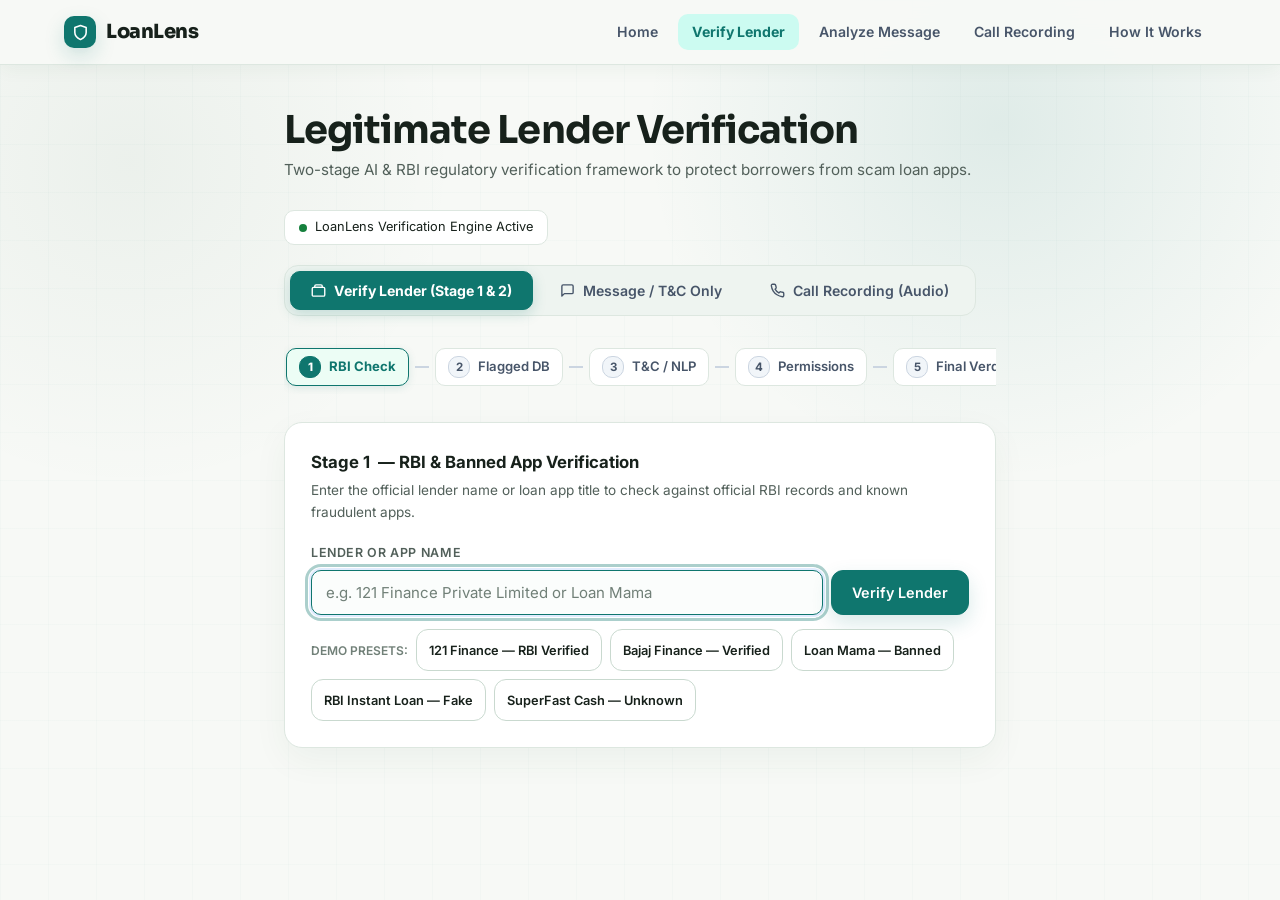
==== commit 28656e6f: "fix(tabs): resolve syntax error in verify.html inline script restoring tab switching" ====
--- a/frontend/verify.html
+++ b/frontend/verify.html
@@ -832,6 +832,7 @@
         status.style.color = '#64748B';
       }
     }
+  }
   function onLanguageChange() {
     const select = document.getElementById('audio-language-select');
     const badge = document.getElementById('lang-badge');
